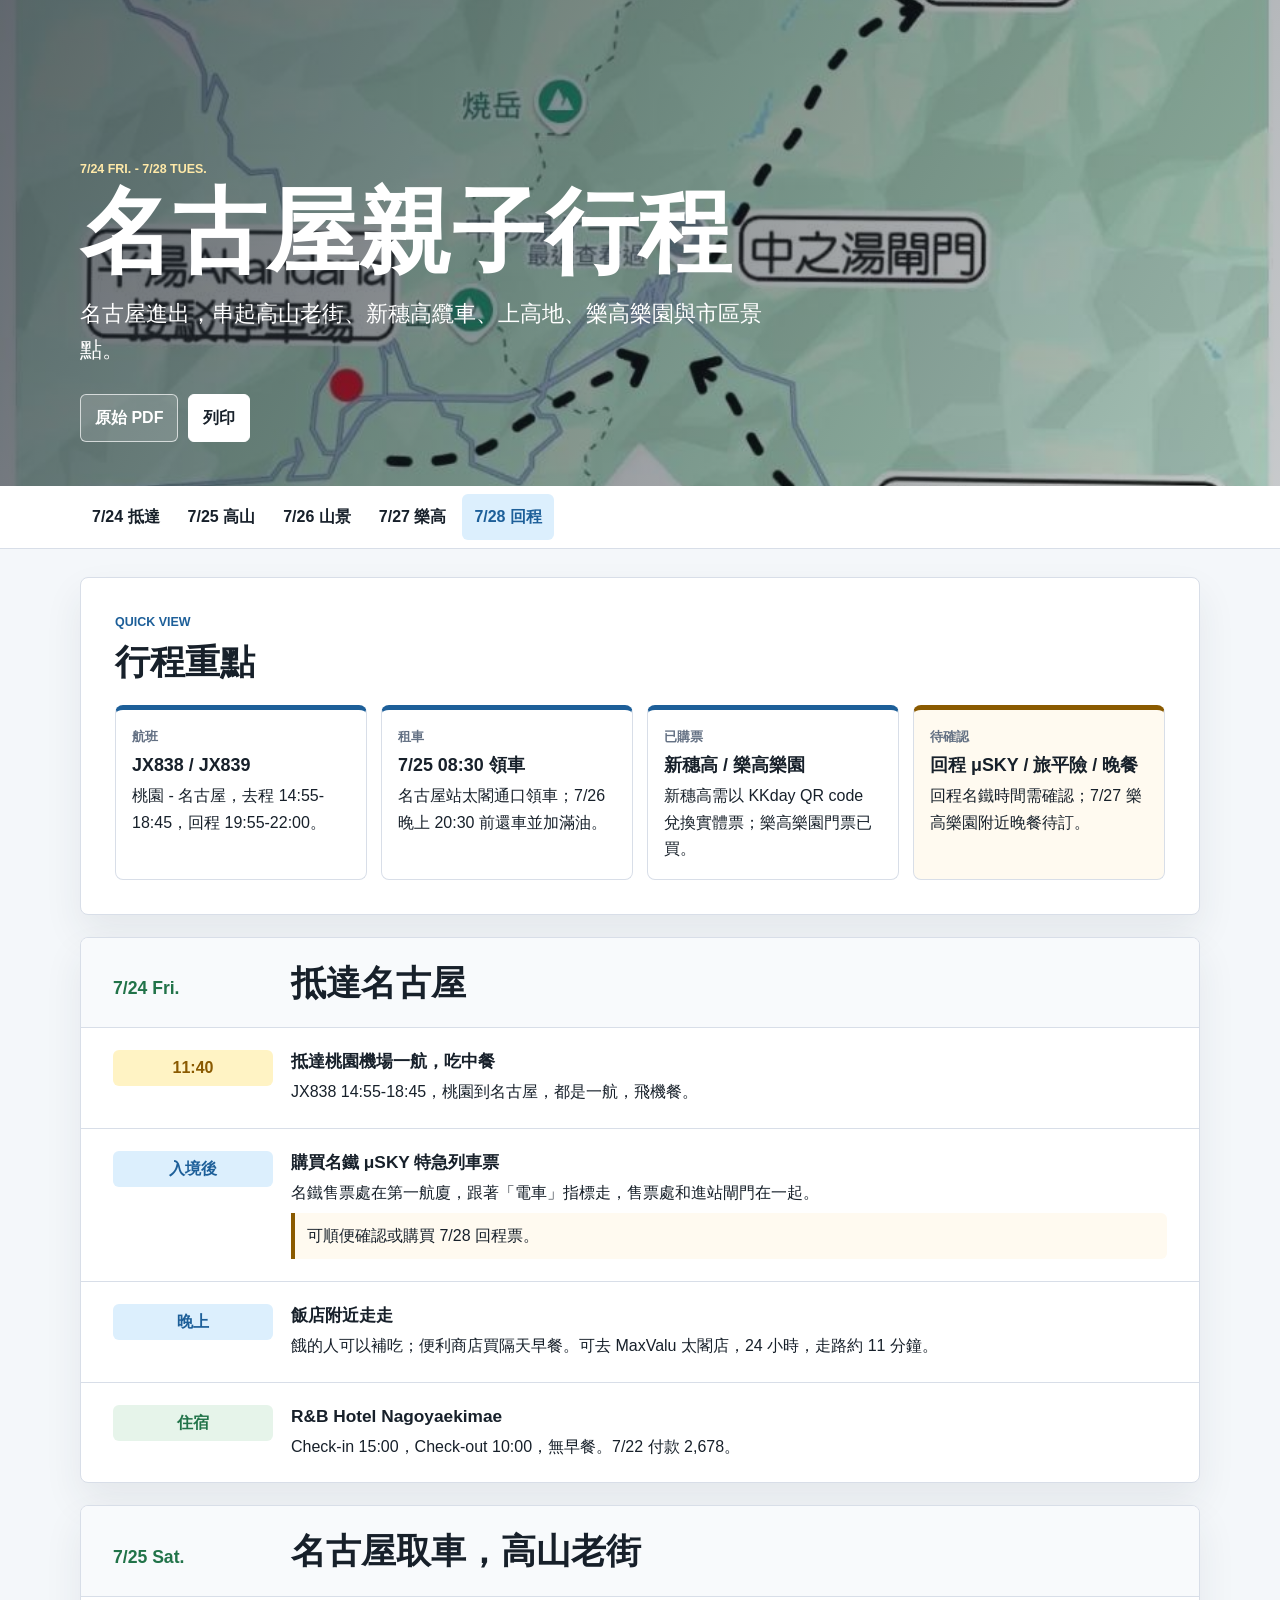
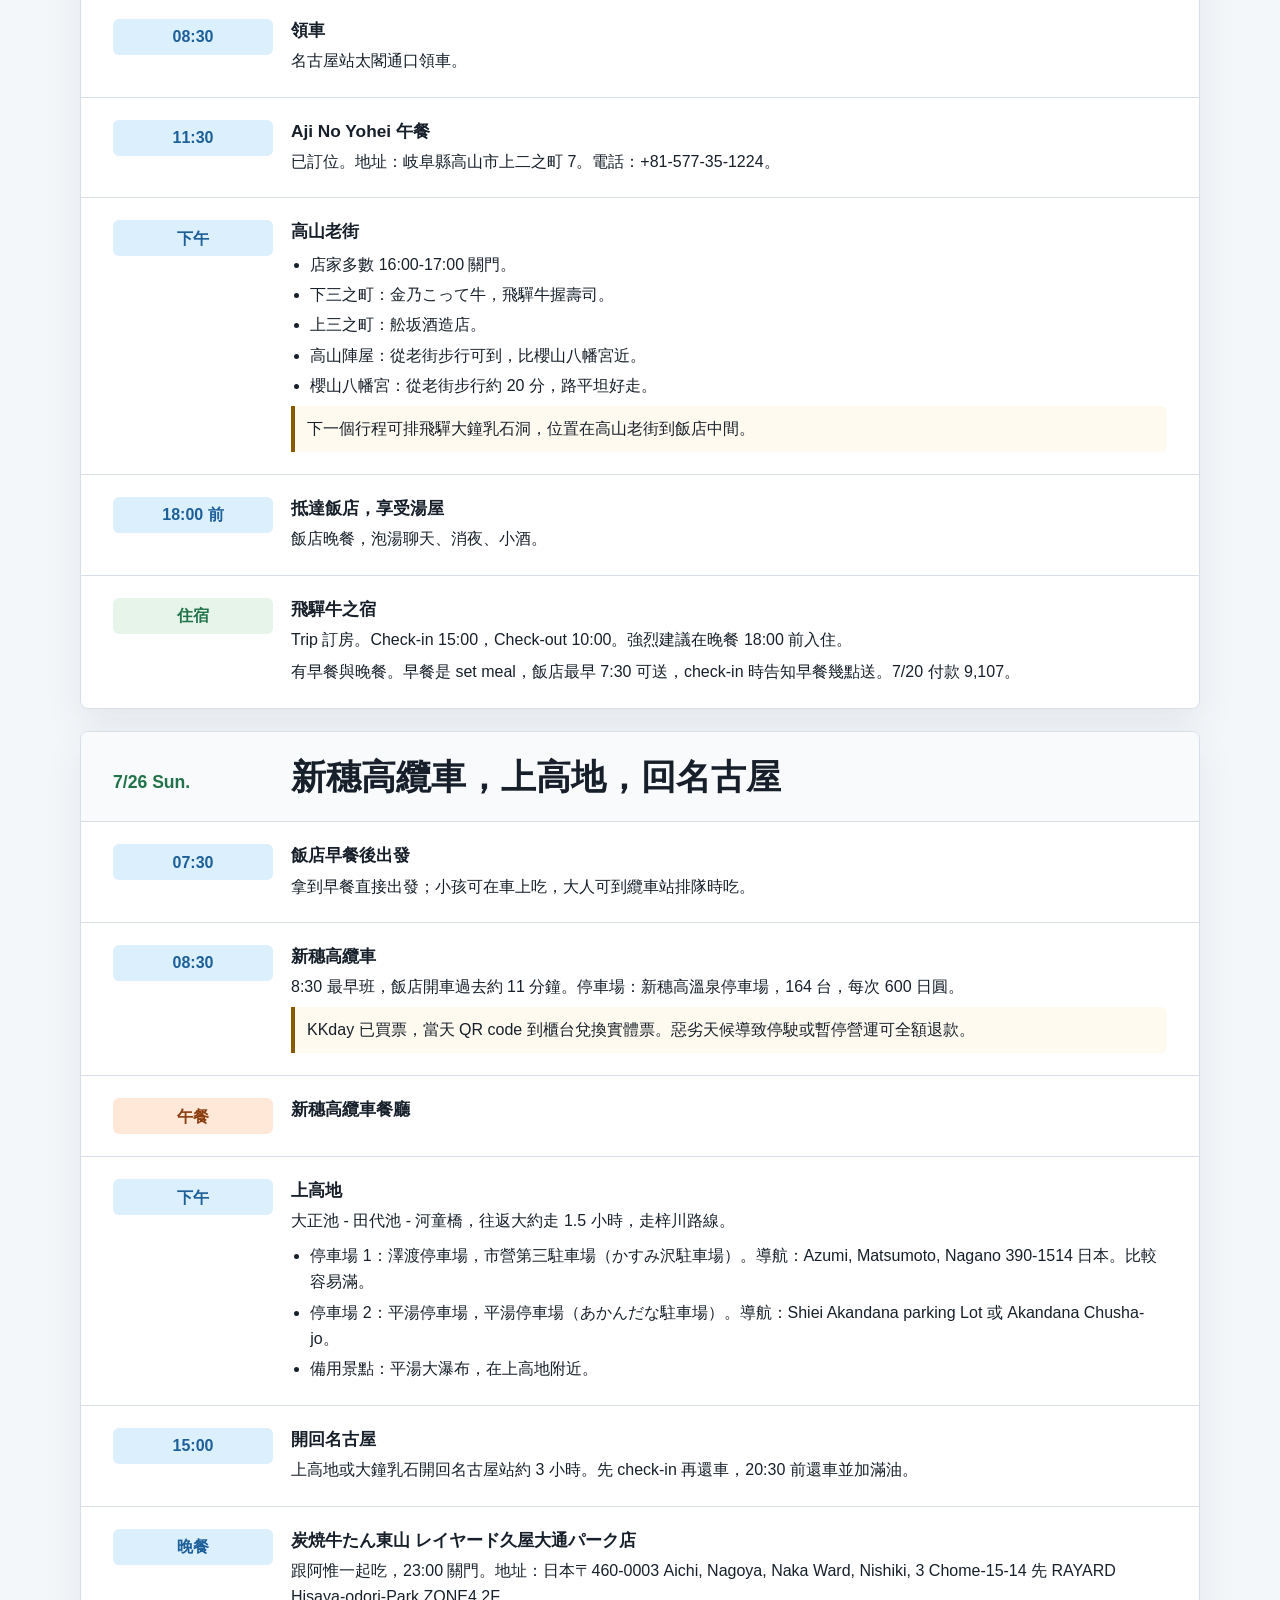
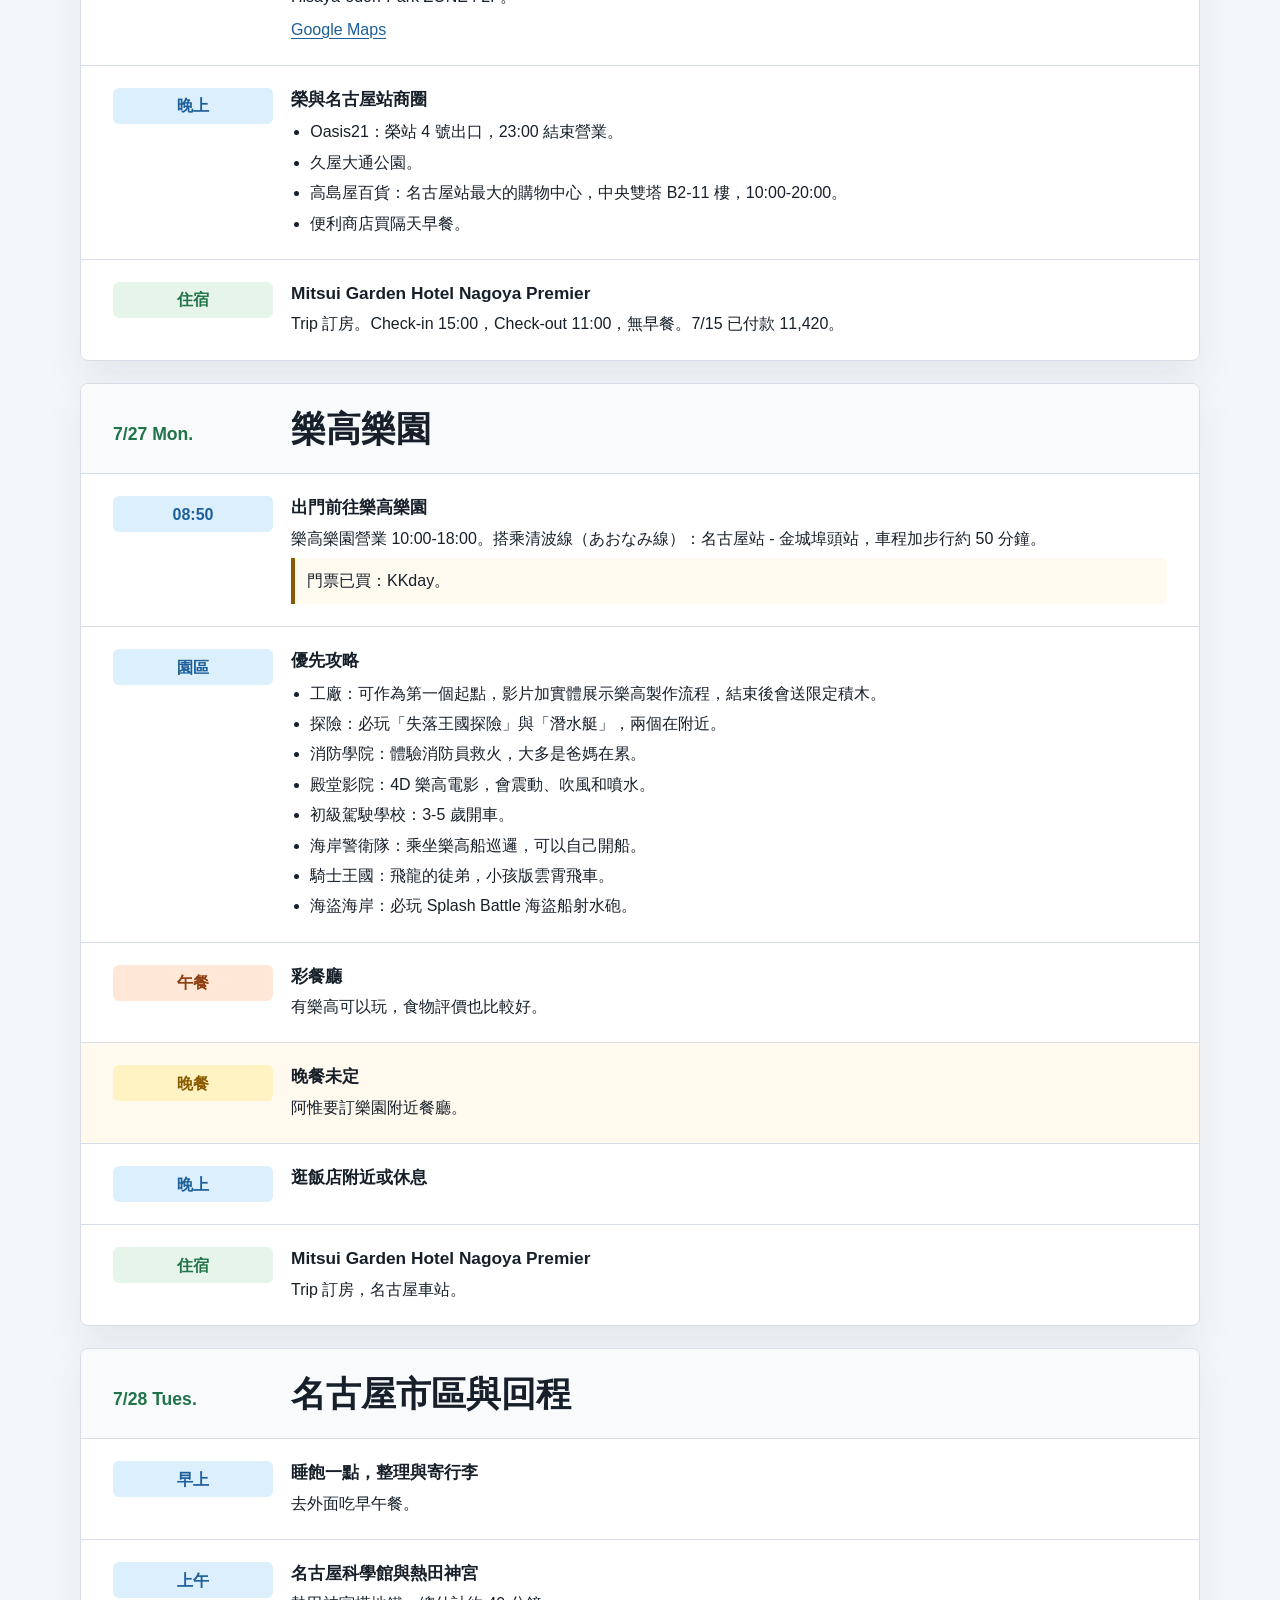
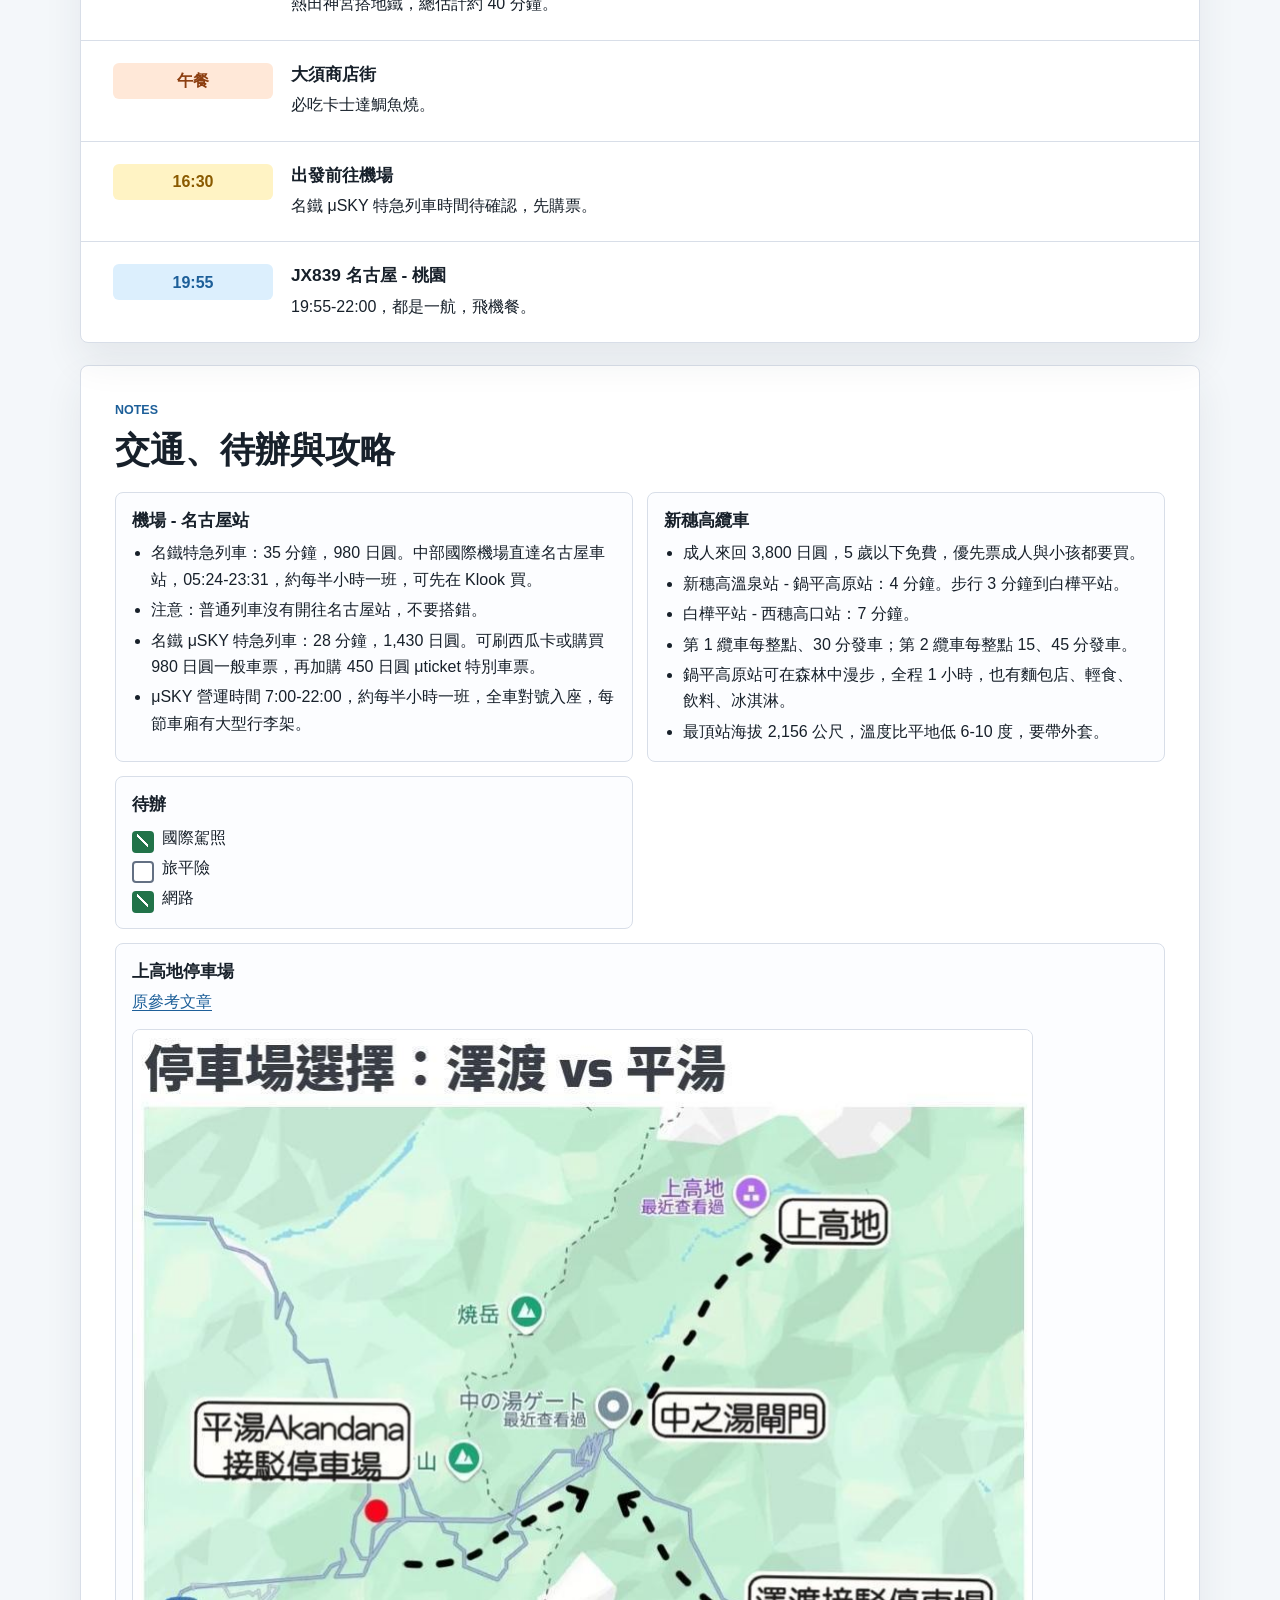
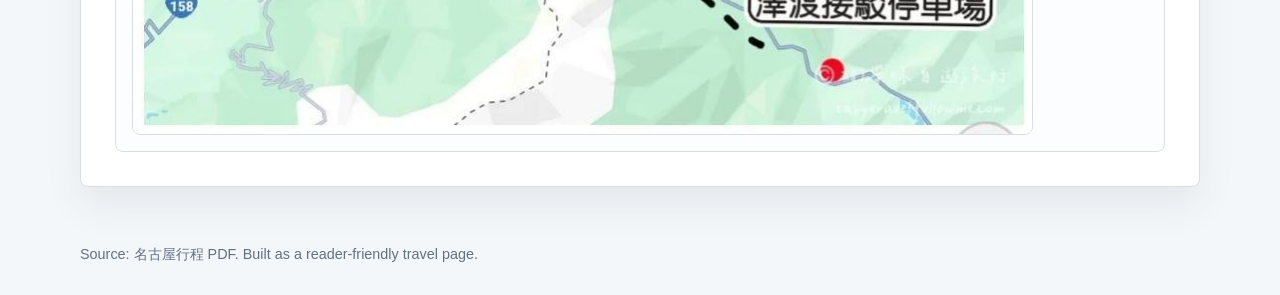
==== trips/nagoya/index.html @ 4ee98e7c "Move Nagoya trip site under trips folder" ====
<!doctype html>
<html lang="zh-Hant">
  <head>
    <meta charset="utf-8">
    <meta name="viewport" content="width=device-width, initial-scale=1">
    <title>名古屋親子行程 7/24-7/28</title>
    <link rel="stylesheet" href="styles.css">
  </head>
  <body>
    <header class="site-header">
      <div class="header-inner">
        <p class="kicker">7/24 Fri. - 7/28 Tues.</p>
        <h1>名古屋親子行程</h1>
        <p class="summary">名古屋進出，串起高山老街、新穗高纜車、上高地、樂高樂園與市區景點。</p>
        <div class="header-actions" aria-label="行程操作">
          <a class="button" href="jt.pdf">原始 PDF</a>
          <button class="button button-muted" type="button" id="print-page">列印</button>
        </div>
      </div>
    </header>

    <nav class="day-nav" aria-label="日期導覽">
      <a href="#day-724">7/24 抵達</a>
      <a href="#day-725">7/25 高山</a>
      <a href="#day-726">7/26 山景</a>
      <a href="#day-727">7/27 樂高</a>
      <a href="#day-728">7/28 回程</a>
    </nav>

    <main>
      <section class="overview" aria-labelledby="overview-title">
        <div>
          <p class="section-label">Quick View</p>
          <h2 id="overview-title">行程重點</h2>
        </div>
        <div class="overview-grid">
          <article class="info-card">
            <span class="label">航班</span>
            <strong>JX838 / JX839</strong>
            <p>桃園 - 名古屋，去程 14:55-18:45，回程 19:55-22:00。</p>
          </article>
          <article class="info-card">
            <span class="label">租車</span>
            <strong>7/25 08:30 領車</strong>
            <p>名古屋站太閣通口領車；7/26 晚上 20:30 前還車並加滿油。</p>
          </article>
          <article class="info-card">
            <span class="label">已購票</span>
            <strong>新穗高 / 樂高樂園</strong>
            <p>新穗高需以 KKday QR code 兌換實體票；樂高樂園門票已買。</p>
          </article>
          <article class="info-card warning">
            <span class="label">待確認</span>
            <strong>回程 μSKY / 旅平險 / 晚餐</strong>
            <p>回程名鐵時間需確認；7/27 樂高樂園附近晚餐待訂。</p>
          </article>
        </div>
      </section>

      <section class="days" aria-label="每日行程">
        <article class="day-panel" id="day-724">
          <div class="day-heading">
            <p>7/24 Fri.</p>
            <h2>抵達名古屋</h2>
          </div>
          <div class="timeline">
            <section class="time-block highlight">
              <span class="time">11:40</span>
              <div>
                <h3>抵達桃園機場一航，吃中餐</h3>
                <p>JX838 14:55-18:45，桃園到名古屋，都是一航，飛機餐。</p>
              </div>
            </section>
            <section class="time-block">
              <span class="time">入境後</span>
              <div>
                <h3>購買名鐵 μSKY 特急列車票</h3>
                <p>名鐵售票處在第一航廈，跟著「電車」指標走，售票處和進站閘門在一起。</p>
                <p class="note">可順便確認或購買 7/28 回程票。</p>
              </div>
            </section>
            <section class="time-block">
              <span class="time">晚上</span>
              <div>
                <h3>飯店附近走走</h3>
                <p>餓的人可以補吃；便利商店買隔天早餐。可去 MaxValu 太閣店，24 小時，走路約 11 分鐘。</p>
              </div>
            </section>
            <section class="time-block stay">
              <span class="time">住宿</span>
              <div>
                <h3>R&B Hotel Nagoyaekimae</h3>
                <p>Check-in 15:00，Check-out 10:00，無早餐。7/22 付款 2,678。</p>
              </div>
            </section>
          </div>
        </article>

        <article class="day-panel" id="day-725">
          <div class="day-heading">
            <p>7/25 Sat.</p>
            <h2>名古屋取車，高山老街</h2>
          </div>
          <div class="timeline">
            <section class="time-block">
              <span class="time">08:30</span>
              <div>
                <h3>領車</h3>
                <p>名古屋站太閣通口領車。</p>
              </div>
            </section>
            <section class="time-block">
              <span class="time">11:30</span>
              <div>
                <h3>Aji No Yohei 午餐</h3>
                <p>已訂位。地址：岐阜縣高山市上二之町 7。電話：+81-577-35-1224。</p>
              </div>
            </section>
            <section class="time-block">
              <span class="time">下午</span>
              <div>
                <h3>高山老街</h3>
                <ul>
                  <li>店家多數 16:00-17:00 關門。</li>
                  <li>下三之町：金乃こって牛，飛驒牛握壽司。</li>
                  <li>上三之町：舩坂酒造店。</li>
                  <li>高山陣屋：從老街步行可到，比櫻山八幡宮近。</li>
                  <li>櫻山八幡宮：從老街步行約 20 分，路平坦好走。</li>
                </ul>
                <p class="note">下一個行程可排飛驒大鐘乳石洞，位置在高山老街到飯店中間。</p>
              </div>
            </section>
            <section class="time-block">
              <span class="time">18:00 前</span>
              <div>
                <h3>抵達飯店，享受湯屋</h3>
                <p>飯店晚餐，泡湯聊天、消夜、小酒。</p>
              </div>
            </section>
            <section class="time-block stay">
              <span class="time">住宿</span>
              <div>
                <h3>飛驒牛之宿</h3>
                <p>Trip 訂房。Check-in 15:00，Check-out 10:00。強烈建議在晚餐 18:00 前入住。</p>
                <p>有早餐與晚餐。早餐是 set meal，飯店最早 7:30 可送，check-in 時告知早餐幾點送。7/20 付款 9,107。</p>
              </div>
            </section>
          </div>
        </article>

        <article class="day-panel" id="day-726">
          <div class="day-heading">
            <p>7/26 Sun.</p>
            <h2>新穗高纜車，上高地，回名古屋</h2>
          </div>
          <div class="timeline">
            <section class="time-block">
              <span class="time">07:30</span>
              <div>
                <h3>飯店早餐後出發</h3>
                <p>拿到早餐直接出發；小孩可在車上吃，大人可到纜車站排隊時吃。</p>
              </div>
            </section>
            <section class="time-block">
              <span class="time">08:30</span>
              <div>
                <h3>新穗高纜車</h3>
                <p>8:30 最早班，飯店開車過去約 11 分鐘。停車場：新穗高溫泉停車場，164 台，每次 600 日圓。</p>
                <p class="note">KKday 已買票，當天 QR code 到櫃台兌換實體票。惡劣天候導致停駛或暫停營運可全額退款。</p>
              </div>
            </section>
            <section class="time-block meal">
              <span class="time">午餐</span>
              <div>
                <h3>新穗高纜車餐廳</h3>
              </div>
            </section>
            <section class="time-block">
              <span class="time">下午</span>
              <div>
                <h3>上高地</h3>
                <p>大正池 - 田代池 - 河童橋，往返大約走 1.5 小時，走梓川路線。</p>
                <ul>
                  <li>停車場 1：澤渡停車場，市營第三駐車場（かすみ沢駐車場）。導航：Azumi, Matsumoto, Nagano 390-1514 日本。比較容易滿。</li>
                  <li>停車場 2：平湯停車場，平湯停車場（あかんだな駐車場）。導航：Shiei Akandana parking Lot 或 Akandana Chusha-jo。</li>
                  <li>備用景點：平湯大瀑布，在上高地附近。</li>
                </ul>
              </div>
            </section>
            <section class="time-block">
              <span class="time">15:00</span>
              <div>
                <h3>開回名古屋</h3>
                <p>上高地或大鐘乳石開回名古屋站約 3 小時。先 check-in 再還車，20:30 前還車並加滿油。</p>
              </div>
            </section>
            <section class="time-block">
              <span class="time">晚餐</span>
              <div>
                <h3>炭焼牛たん東山 レイヤード久屋大通パーク店</h3>
                <p>跟阿惟一起吃，23:00 關門。地址：日本〒460-0003 Aichi, Nagoya, Naka Ward, Nishiki, 3 Chome-15-14 先 RAYARD Hisaya-odori-Park ZONE4 2F。</p>
                <p><a href="https://maps.app.goo.gl/yXqsLk4oC5MnTjJPA?g_st=com.google.maps.preview.copy">Google Maps</a></p>
              </div>
            </section>
            <section class="time-block">
              <span class="time">晚上</span>
              <div>
                <h3>榮與名古屋站商圈</h3>
                <ul>
                  <li>Oasis21：榮站 4 號出口，23:00 結束營業。</li>
                  <li>久屋大通公園。</li>
                  <li>高島屋百貨：名古屋站最大的購物中心，中央雙塔 B2-11 樓，10:00-20:00。</li>
                  <li>便利商店買隔天早餐。</li>
                </ul>
              </div>
            </section>
            <section class="time-block stay">
              <span class="time">住宿</span>
              <div>
                <h3>Mitsui Garden Hotel Nagoya Premier</h3>
                <p>Trip 訂房。Check-in 15:00，Check-out 11:00，無早餐。7/15 已付款 11,420。</p>
              </div>
            </section>
          </div>
        </article>

        <article class="day-panel" id="day-727">
          <div class="day-heading">
            <p>7/27 Mon.</p>
            <h2>樂高樂園</h2>
          </div>
          <div class="timeline">
            <section class="time-block">
              <span class="time">08:50</span>
              <div>
                <h3>出門前往樂高樂園</h3>
                <p>樂高樂園營業 10:00-18:00。搭乘清波線（あおなみ線）：名古屋站 - 金城埠頭站，車程加步行約 50 分鐘。</p>
                <p class="note">門票已買：KKday。</p>
              </div>
            </section>
            <section class="time-block">
              <span class="time">園區</span>
              <div>
                <h3>優先攻略</h3>
                <ul>
                  <li>工廠：可作為第一個起點，影片加實體展示樂高製作流程，結束後會送限定積木。</li>
                  <li>探險：必玩「失落王國探險」與「潛水艇」，兩個在附近。</li>
                  <li>消防學院：體驗消防員救火，大多是爸媽在累。</li>
                  <li>殿堂影院：4D 樂高電影，會震動、吹風和噴水。</li>
                  <li>初級駕駛學校：3-5 歲開車。</li>
                  <li>海岸警衛隊：乘坐樂高船巡邏，可以自己開船。</li>
                  <li>騎士王國：飛龍的徒弟，小孩版雲霄飛車。</li>
                  <li>海盜海岸：必玩 Splash Battle 海盜船射水砲。</li>
                </ul>
              </div>
            </section>
            <section class="time-block meal">
              <span class="time">午餐</span>
              <div>
                <h3>彩餐廳</h3>
                <p>有樂高可以玩，食物評價也比較好。</p>
              </div>
            </section>
            <section class="time-block warning">
              <span class="time">晚餐</span>
              <div>
                <h3>晚餐未定</h3>
                <p>阿惟要訂樂園附近餐廳。</p>
              </div>
            </section>
            <section class="time-block">
              <span class="time">晚上</span>
              <div>
                <h3>逛飯店附近或休息</h3>
              </div>
            </section>
            <section class="time-block stay">
              <span class="time">住宿</span>
              <div>
                <h3>Mitsui Garden Hotel Nagoya Premier</h3>
                <p>Trip 訂房，名古屋車站。</p>
              </div>
            </section>
          </div>
        </article>

        <article class="day-panel" id="day-728">
          <div class="day-heading">
            <p>7/28 Tues.</p>
            <h2>名古屋市區與回程</h2>
          </div>
          <div class="timeline">
            <section class="time-block">
              <span class="time">早上</span>
              <div>
                <h3>睡飽一點，整理與寄行李</h3>
                <p>去外面吃早午餐。</p>
              </div>
            </section>
            <section class="time-block">
              <span class="time">上午</span>
              <div>
                <h3>名古屋科學館與熱田神宮</h3>
                <p>熱田神宮搭地鐵，總估計約 40 分鐘。</p>
              </div>
            </section>
            <section class="time-block meal">
              <span class="time">午餐</span>
              <div>
                <h3>大須商店街</h3>
                <p>必吃卡士達鯛魚燒。</p>
              </div>
            </section>
            <section class="time-block highlight">
              <span class="time">16:30</span>
              <div>
                <h3>出發前往機場</h3>
                <p>名鐵 μSKY 特急列車時間待確認，先購票。</p>
              </div>
            </section>
            <section class="time-block">
              <span class="time">19:55</span>
              <div>
                <h3>JX839 名古屋 - 桃園</h3>
                <p>19:55-22:00，都是一航，飛機餐。</p>
              </div>
            </section>
          </div>
        </article>
      </section>

      <section class="reference-section" aria-labelledby="reference-title">
        <div>
          <p class="section-label">Notes</p>
          <h2 id="reference-title">交通、待辦與攻略</h2>
        </div>
        <div class="reference-grid">
          <article class="reference-panel">
            <h3>機場 - 名古屋站</h3>
            <ul>
              <li>名鐵特急列車：35 分鐘，980 日圓。中部國際機場直達名古屋車站，05:24-23:31，約每半小時一班，可先在 Klook 買。</li>
              <li>注意：普通列車沒有開往名古屋站，不要搭錯。</li>
              <li>名鐵 μSKY 特急列車：28 分鐘，1,430 日圓。可刷西瓜卡或購買 980 日圓一般車票，再加購 450 日圓 μticket 特別車票。</li>
              <li>μSKY 營運時間 7:00-22:00，約每半小時一班，全車對號入座，每節車廂有大型行李架。</li>
            </ul>
          </article>
          <article class="reference-panel">
            <h3>新穗高纜車</h3>
            <ul>
              <li>成人來回 3,800 日圓，5 歲以下免費，優先票成人與小孩都要買。</li>
              <li>新穗高溫泉站 - 鍋平高原站：4 分鐘。步行 3 分鐘到白樺平站。</li>
              <li>白樺平站 - 西穗高口站：7 分鐘。</li>
              <li>第 1 纜車每整點、30 分發車；第 2 纜車每整點 15、45 分發車。</li>
              <li>鍋平高原站可在森林中漫步，全程 1 小時，也有麵包店、輕食、飲料、冰淇淋。</li>
              <li>最頂站海拔 2,156 公尺，溫度比平地低 6-10 度，要帶外套。</li>
            </ul>
          </article>
          <article class="reference-panel">
            <h3>待辦</h3>
            <ul class="checklist">
              <li class="done">國際駕照</li>
              <li>旅平險</li>
              <li class="done">網路</li>
            </ul>
          </article>
          <article class="reference-panel image-panel">
            <h3>上高地停車場</h3>
            <p><a href="https://easytravelfollowme.com/drivingtips-kamikochi/">原參考文章</a></p>
            <img src="assets/page4-image1.jpg" alt="上高地停車場選擇：澤渡 vs 平湯地圖">
          </article>
        </div>
      </section>
    </main>

    <footer>
      <p>Source: 名古屋行程 PDF. Built as a reader-friendly travel page.</p>
    </footer>

    <script src="script.js"></script>
  </body>
</html>
---- trips/nagoya/styles.css ----
:root {
  color-scheme: light;
  --ink: #17202a;
  --muted: #637083;
  --line: #d8dee8;
  --paper: #ffffff;
  --mist: #f4f7fa;
  --sky: #dceffd;
  --leaf: #e6f4ea;
  --sun: #fff3c4;
  --rose: #ffe3df;
  --blue: #1d5f99;
  --green: #217349;
  --amber: #8a5a00;
  --red: #a23b2a;
  font-family: -apple-system, BlinkMacSystemFont, "Segoe UI", "Noto Sans TC", "PingFang TC", "Microsoft JhengHei", sans-serif;
}

* {
  box-sizing: border-box;
}

html {
  scroll-behavior: smooth;
}

body {
  margin: 0;
  color: var(--ink);
  background: var(--mist);
  line-height: 1.65;
}

a {
  color: var(--blue);
  text-underline-offset: 0.18em;
}

.site-header {
  background:
    linear-gradient(120deg, rgba(23, 32, 42, 0.68), rgba(23, 32, 42, 0.24)),
    url("assets/page4-image1.jpg") center 58% / cover;
  min-height: 54vh;
  display: flex;
  align-items: end;
  color: #fff;
}

.header-inner {
  width: min(1120px, calc(100% - 32px));
  margin: 0 auto;
  padding: 64px 0 44px;
}

.kicker,
.section-label {
  margin: 0 0 8px;
  font-size: 0.78rem;
  letter-spacing: 0;
  text-transform: uppercase;
  font-weight: 800;
}

.kicker {
  color: #ffe9a8;
}

h1,
h2,
h3,
p {
  overflow-wrap: anywhere;
}

h1 {
  margin: 0;
  font-size: clamp(2.6rem, 8vw, 5.8rem);
  line-height: 0.98;
  font-weight: 900;
}

.summary {
  max-width: 720px;
  margin: 18px 0 0;
  font-size: clamp(1.05rem, 2.2vw, 1.35rem);
}

.header-actions {
  display: flex;
  gap: 10px;
  margin-top: 26px;
  flex-wrap: wrap;
}

.button {
  appearance: none;
  border: 1px solid rgba(255, 255, 255, 0.68);
  color: #fff;
  background: rgba(255, 255, 255, 0.14);
  text-decoration: none;
  font: inherit;
  font-weight: 800;
  padding: 10px 14px;
  border-radius: 6px;
  cursor: pointer;
  min-height: 44px;
}

.button:hover,
.button:focus-visible {
  background: rgba(255, 255, 255, 0.24);
  outline: none;
}

.button-muted {
  color: #17202a;
  background: #fff;
  border-color: #fff;
}

.day-nav {
  position: sticky;
  top: 0;
  z-index: 5;
  display: flex;
  gap: 4px;
  overflow-x: auto;
  padding: 8px max(16px, calc((100vw - 1120px) / 2));
  background: rgba(255, 255, 255, 0.94);
  border-bottom: 1px solid var(--line);
  backdrop-filter: blur(12px);
}

.day-nav a {
  color: var(--ink);
  text-decoration: none;
  font-weight: 800;
  white-space: nowrap;
  padding: 10px 12px;
  border-radius: 6px;
}

.day-nav a[aria-current="true"],
.day-nav a:hover {
  background: var(--sky);
  color: var(--blue);
}

main {
  width: min(1120px, calc(100% - 32px));
  margin: 28px auto 56px;
}

.overview,
.reference-section,
.day-panel {
  background: var(--paper);
  border: 1px solid var(--line);
  border-radius: 8px;
  box-shadow: 0 18px 38px rgba(38, 50, 66, 0.08);
}

.overview,
.reference-section {
  padding: clamp(20px, 4vw, 34px);
}

.section-label {
  color: var(--blue);
}

h2 {
  margin: 0;
  font-size: clamp(1.6rem, 4vw, 2.2rem);
  line-height: 1.18;
}

h3 {
  margin: 0 0 6px;
  font-size: 1.08rem;
  line-height: 1.35;
}

.overview-grid,
.reference-grid {
  display: grid;
  grid-template-columns: repeat(4, minmax(0, 1fr));
  gap: 14px;
  margin-top: 22px;
}

.info-card,
.reference-panel {
  border: 1px solid var(--line);
  border-radius: 8px;
  padding: 16px;
  background: #fff;
}

.info-card {
  border-top: 5px solid var(--blue);
}

.info-card.warning {
  border-top-color: var(--amber);
  background: #fffaf0;
}

.label {
  display: block;
  color: var(--muted);
  font-size: 0.82rem;
  font-weight: 800;
  margin-bottom: 6px;
}

.info-card strong {
  display: block;
  font-size: 1.12rem;
  line-height: 1.35;
}

.info-card p,
.reference-panel p,
.time-block p {
  margin: 6px 0 0;
}

.days {
  display: grid;
  gap: 22px;
  margin-top: 22px;
}

.day-panel {
  overflow: clip;
  scroll-margin-top: 76px;
}

.day-heading {
  display: grid;
  grid-template-columns: 160px 1fr;
  gap: 18px;
  align-items: end;
  padding: 24px clamp(18px, 4vw, 32px);
  background: #f8fafc;
  border-bottom: 1px solid var(--line);
}

.day-heading p {
  margin: 0;
  color: var(--green);
  font-weight: 900;
  font-size: 1.1rem;
}

.timeline {
  display: grid;
}

.time-block {
  display: grid;
  grid-template-columns: 160px 1fr;
  gap: 18px;
  padding: 22px clamp(18px, 4vw, 32px);
  border-bottom: 1px solid var(--line);
}

.time-block:last-child {
  border-bottom: 0;
}

.time {
  display: inline-flex;
  align-items: center;
  justify-content: center;
  align-self: start;
  min-height: 36px;
  width: 100%;
  border-radius: 6px;
  background: var(--sky);
  color: var(--blue);
  font-weight: 900;
  line-height: 1.2;
  text-align: center;
  padding: 8px;
}

.time-block.highlight .time,
.time-block.warning .time {
  background: var(--sun);
  color: var(--amber);
}

.time-block.stay .time {
  background: var(--leaf);
  color: var(--green);
}

.time-block.meal .time {
  background: #ffe8d8;
  color: #8c3e10;
}

.time-block.warning {
  background: #fff9ee;
}

.note {
  border-left: 4px solid var(--amber);
  background: #fffaf0;
  padding: 10px 12px;
  border-radius: 0 6px 6px 0;
}

ul {
  margin: 8px 0 0;
  padding-left: 1.2rem;
}

li + li {
  margin-top: 4px;
}

.reference-section {
  margin-top: 22px;
}

.reference-grid {
  grid-template-columns: repeat(2, minmax(0, 1fr));
}

.reference-panel {
  background: #fcfdff;
}

.checklist {
  list-style: none;
  padding: 0;
}

.checklist li {
  position: relative;
  padding-left: 30px;
}

.checklist li::before {
  content: "";
  position: absolute;
  left: 0;
  top: 0.38em;
  width: 18px;
  height: 18px;
  border: 2px solid var(--muted);
  border-radius: 4px;
  background: #fff;
}

.checklist .done::before {
  border-color: var(--green);
  background:
    linear-gradient(45deg, transparent 45%, #fff 45% 58%, transparent 58%) 3px 1px / 11px 14px no-repeat,
    var(--green);
}

.image-panel {
  grid-column: 1 / -1;
}

.image-panel img {
  display: block;
  width: min(100%, 901px);
  height: auto;
  margin-top: 14px;
  border-radius: 8px;
  border: 1px solid var(--line);
  background: #fff;
}

footer {
  width: min(1120px, calc(100% - 32px));
  margin: 0 auto 28px;
  color: var(--muted);
  font-size: 0.9rem;
}

@media (max-width: 860px) {
  .site-header {
    min-height: 48vh;
  }

  .overview-grid,
  .reference-grid {
    grid-template-columns: repeat(2, minmax(0, 1fr));
  }

  .day-heading,
  .time-block {
    grid-template-columns: 120px 1fr;
  }
}

@media (max-width: 620px) {
  .site-header {
    min-height: 42vh;
  }

  .header-inner {
    width: min(100% - 24px, 1120px);
    padding: 46px 0 30px;
  }

  main,
  footer {
    width: min(100% - 20px, 1120px);
  }

  .overview,
  .reference-section {
    padding: 18px;
  }

  .overview-grid,
  .reference-grid {
    grid-template-columns: 1fr;
  }

  .day-heading,
  .time-block {
    grid-template-columns: 1fr;
    gap: 10px;
  }

  .time {
    width: max-content;
    max-width: 100%;
    justify-content: flex-start;
  }
}

@media print {
  body {
    background: #fff;
    color: #000;
  }

  .site-header {
    min-height: 0;
    color: #000;
    background: #fff;
    border-bottom: 2px solid #000;
  }

  .header-inner {
    padding: 0 0 12px;
  }

  .summary {
    max-width: none;
  }

  .day-nav,
  .header-actions,
  footer {
    display: none;
  }

  main {
    width: 100%;
    margin: 0;
  }

  .overview,
  .reference-section,
  .day-panel,
  .info-card,
  .reference-panel {
    box-shadow: none;
    break-inside: avoid;
  }

  .day-panel,
  .reference-section {
    margin-top: 12px;
  }
}
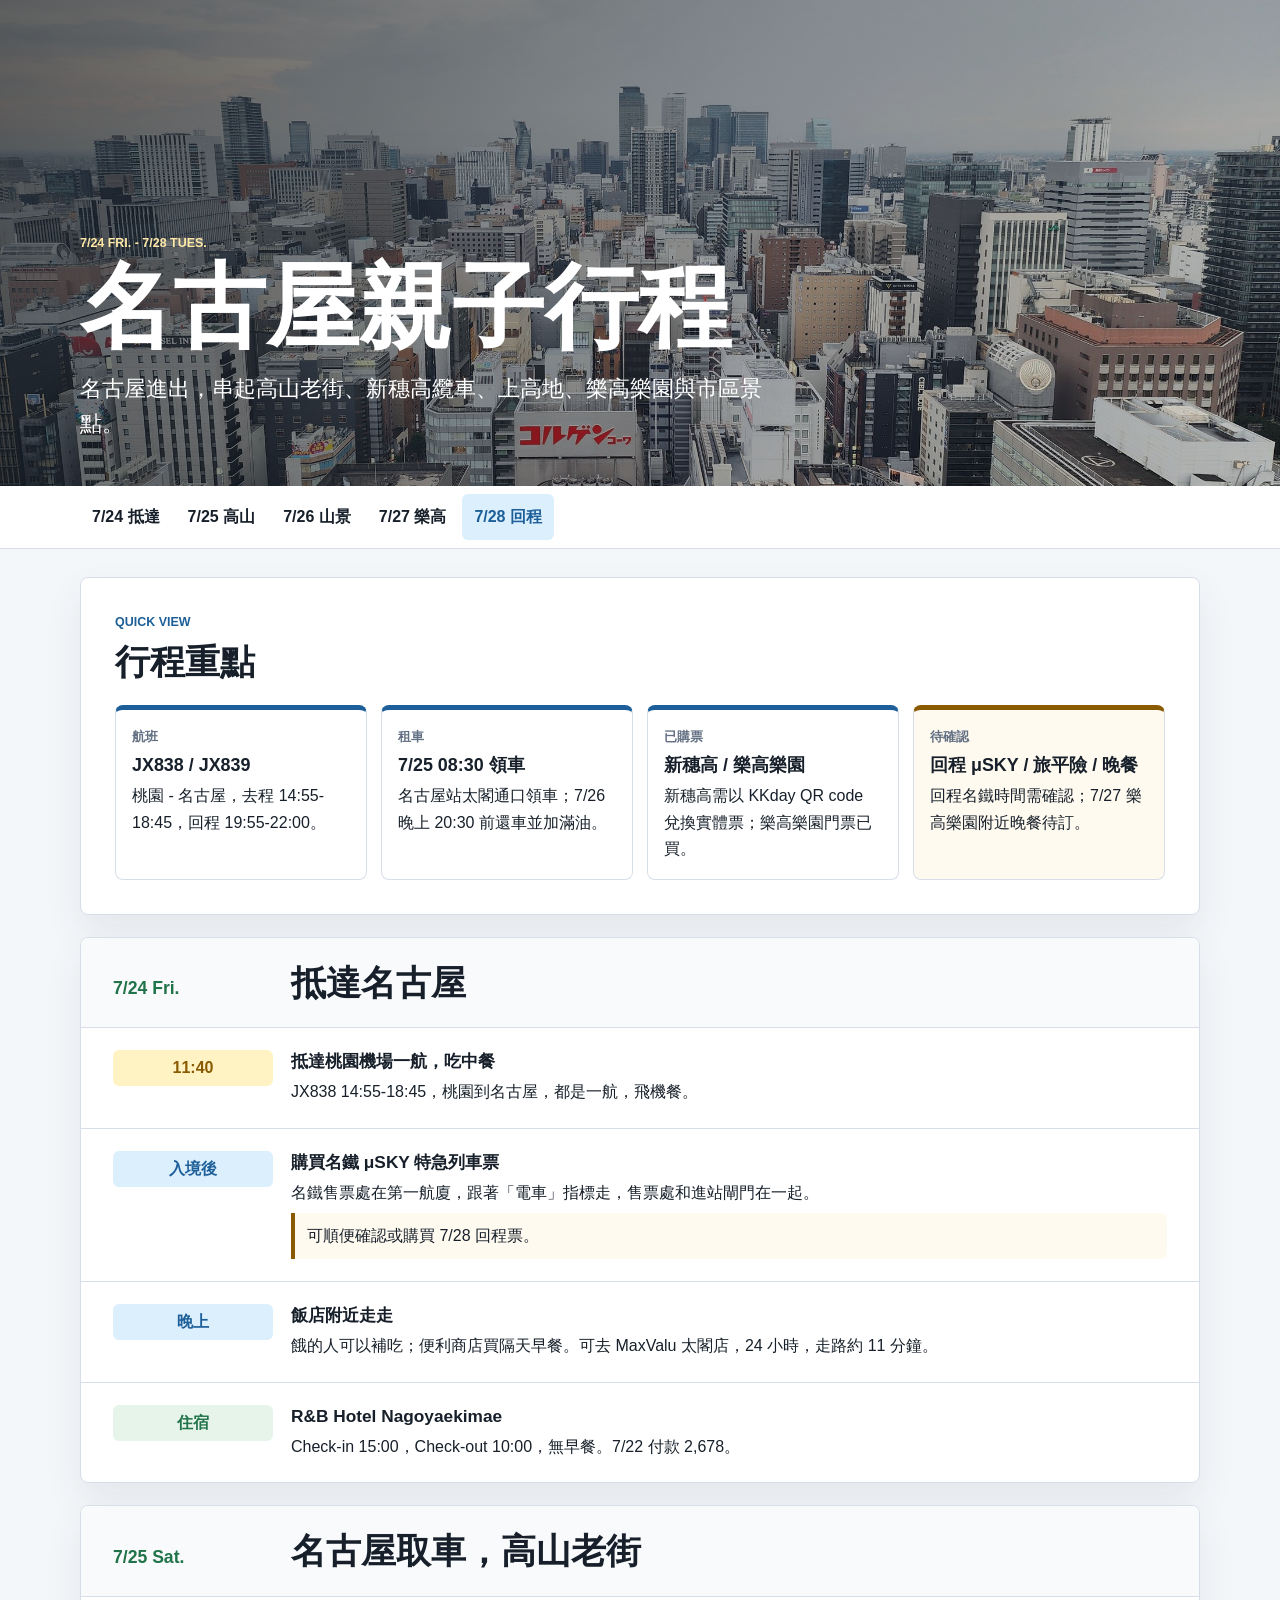
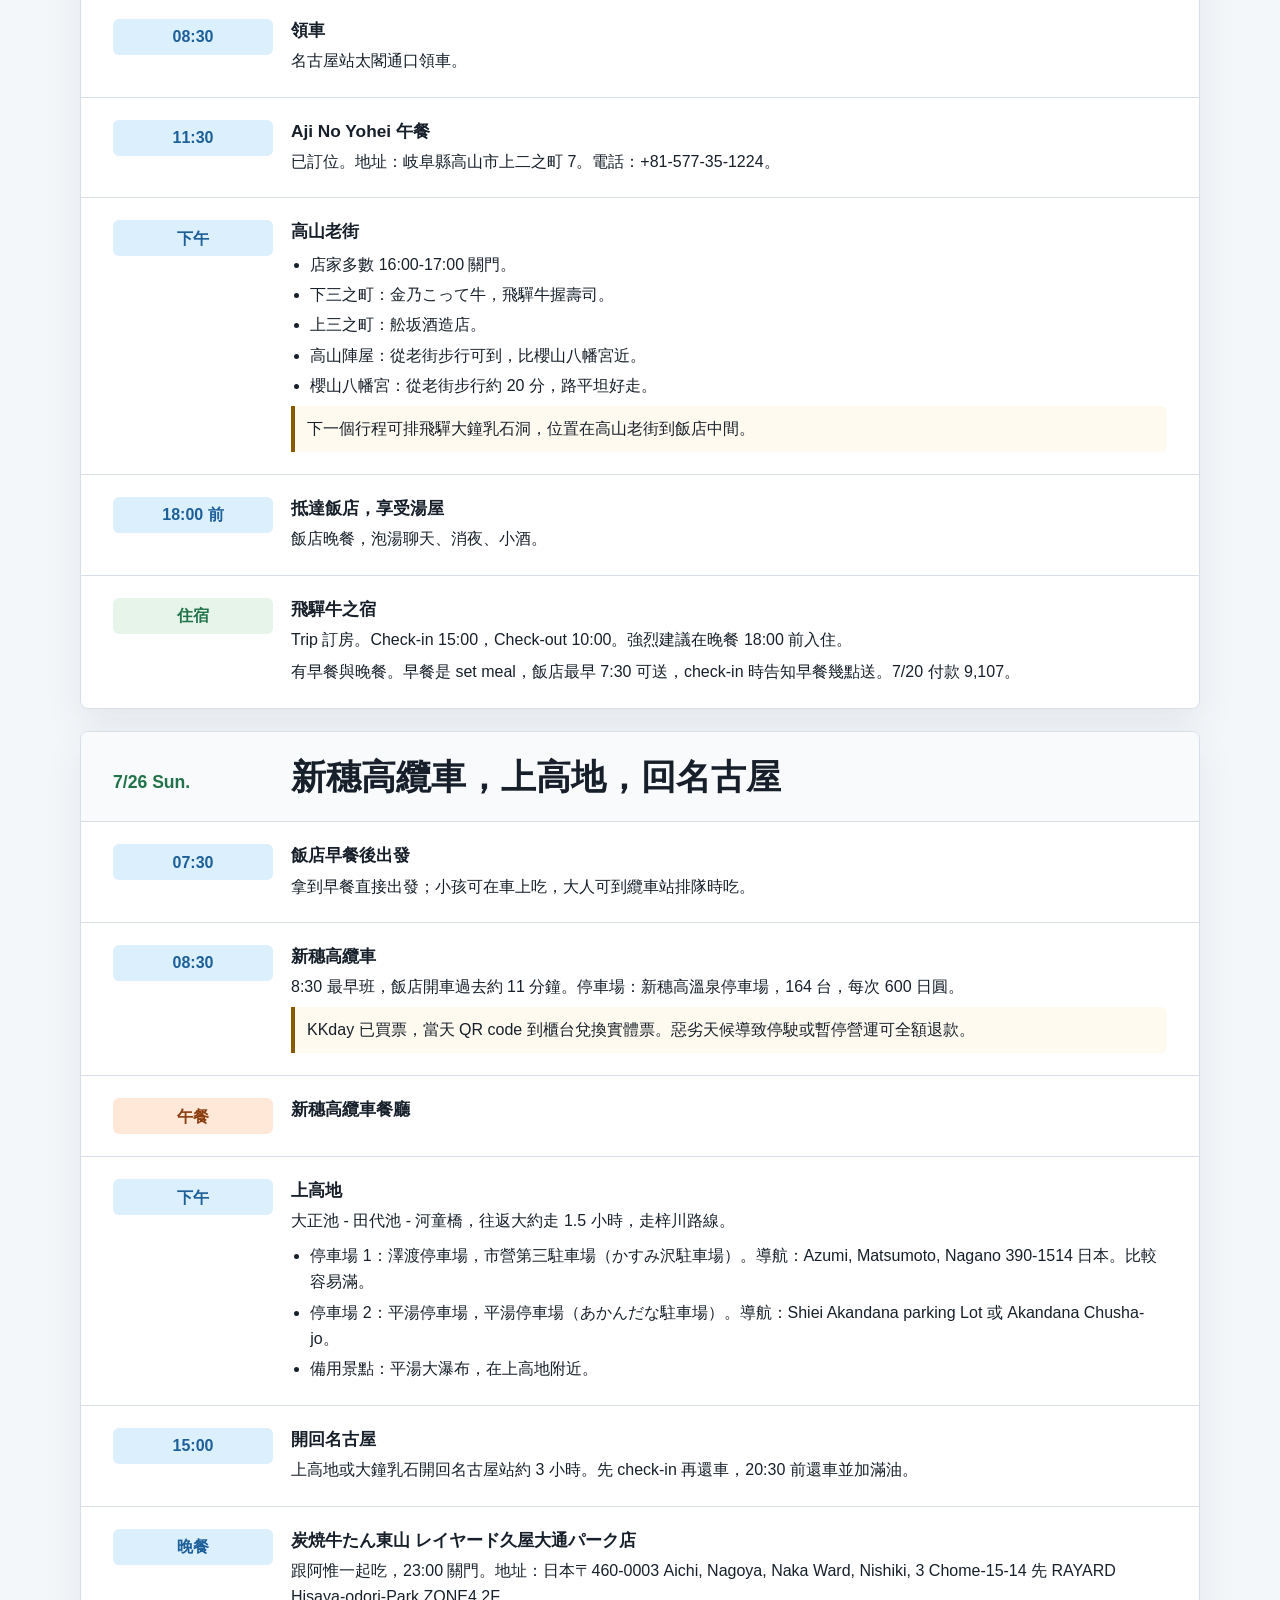
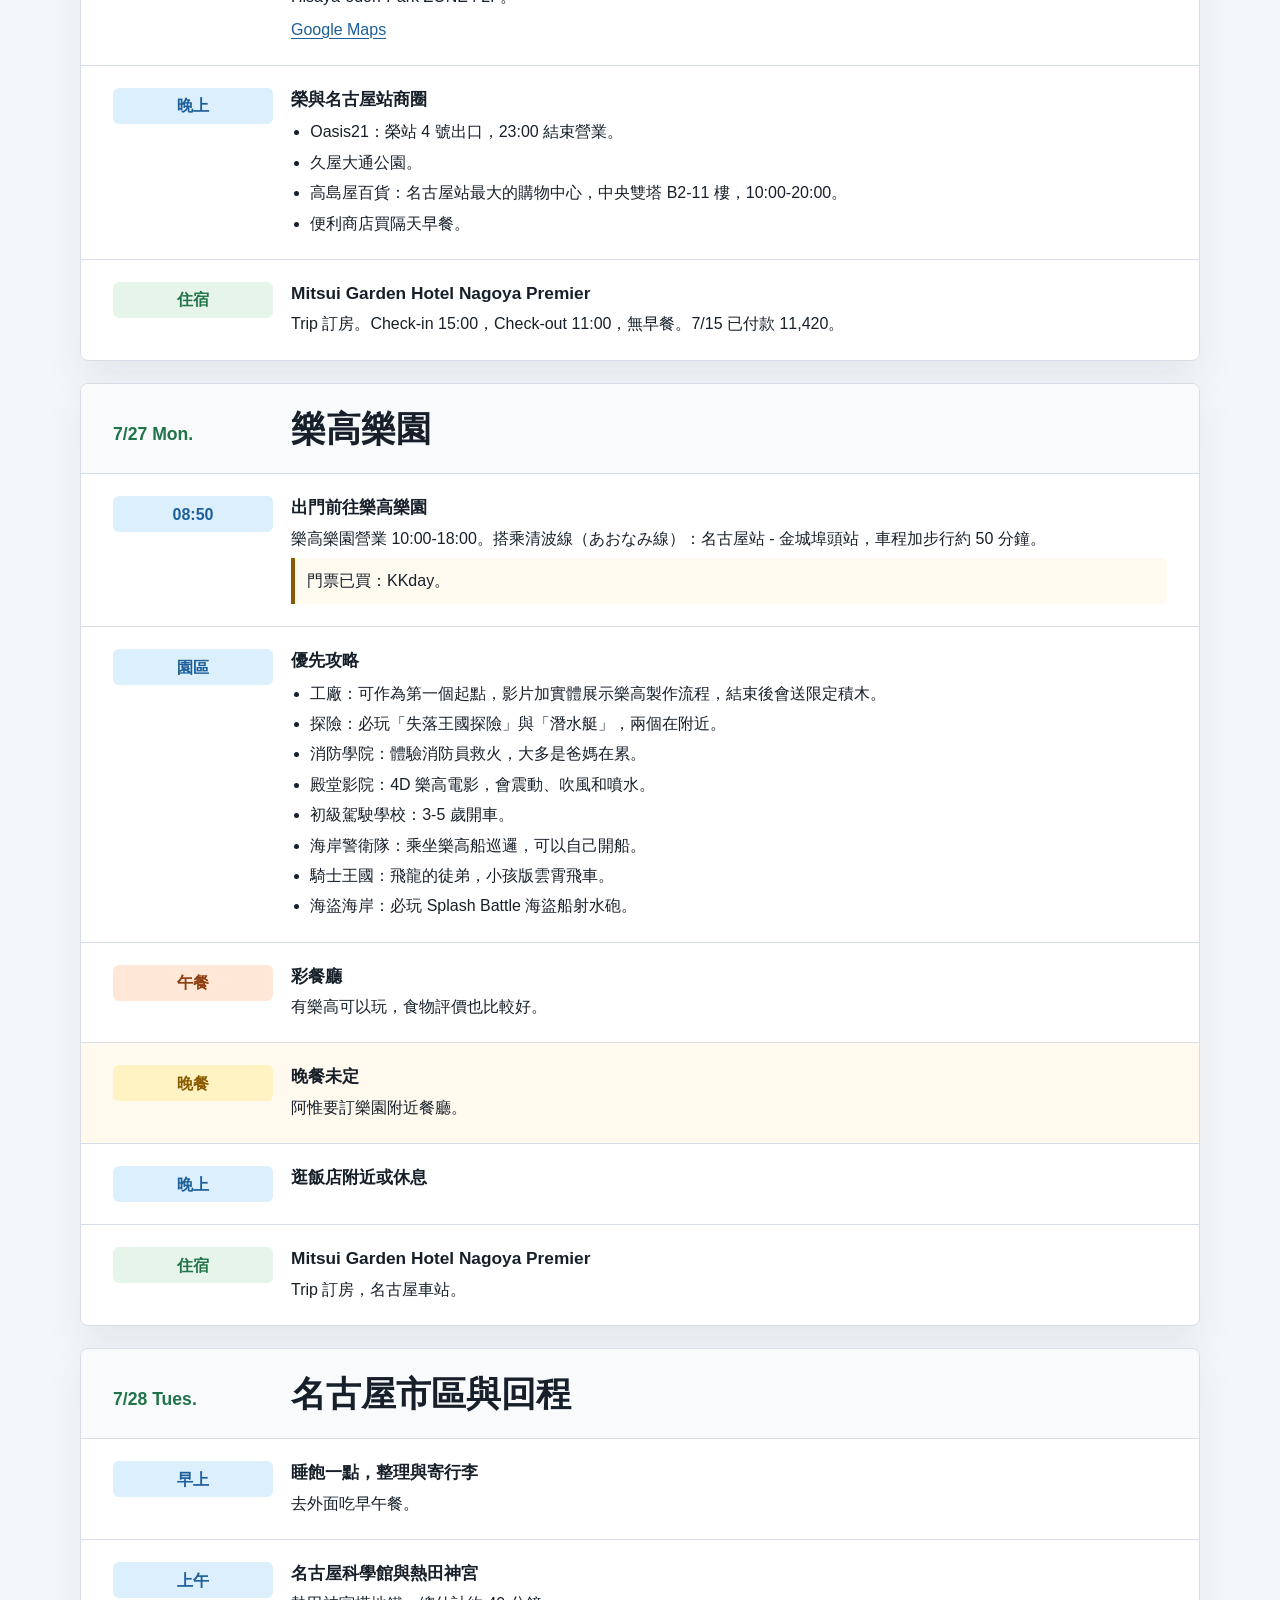
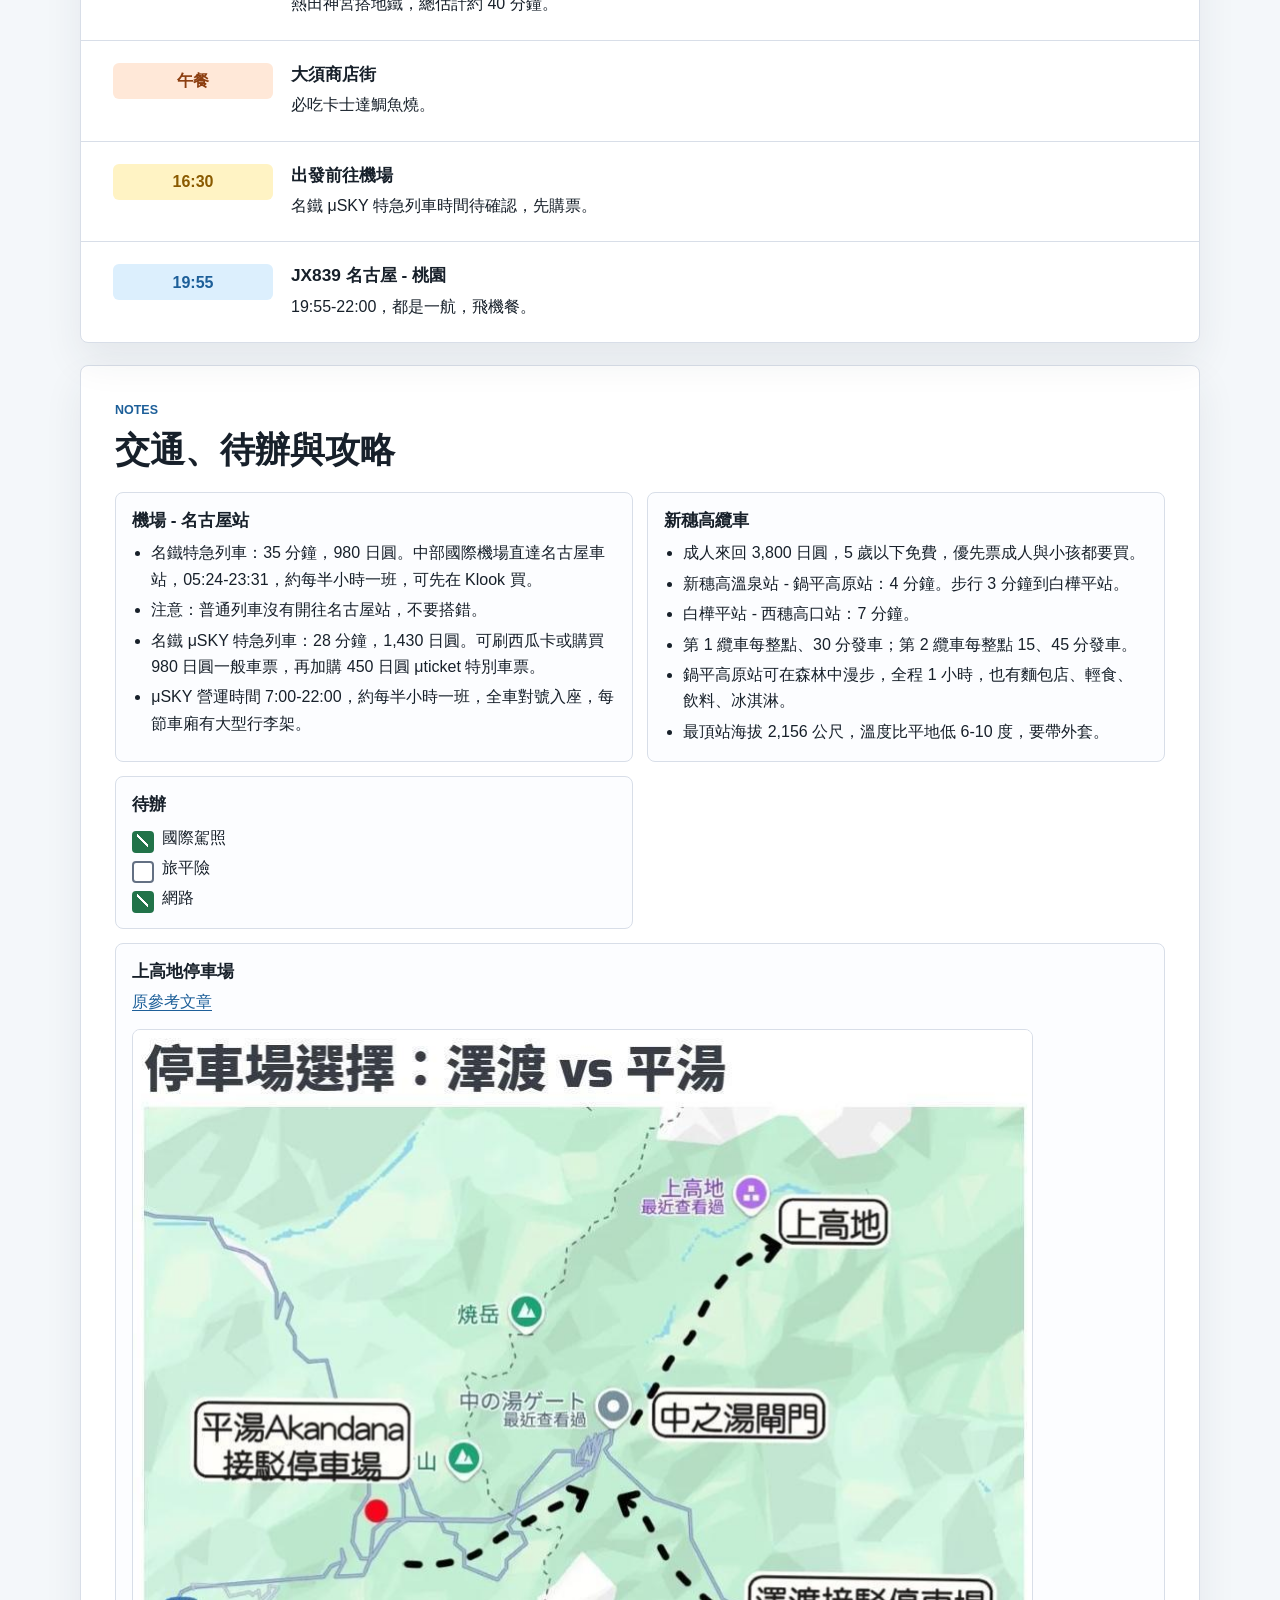
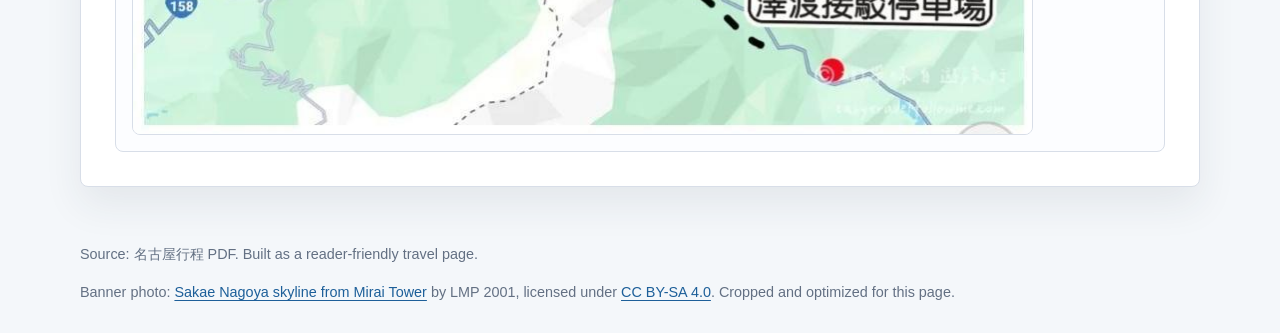
==== commit f46f3b7c: "Update Nagoya trip hero" ====
--- a/trips/nagoya/index.html
+++ b/trips/nagoya/index.html
@@ -12,10 +12,6 @@
         <p class="kicker">7/24 Fri. - 7/28 Tues.</p>
         <h1>名古屋親子行程</h1>
         <p class="summary">名古屋進出，串起高山老街、新穗高纜車、上高地、樂高樂園與市區景點。</p>
-        <div class="header-actions" aria-label="行程操作">
-          <a class="button" href="jt.pdf">原始 PDF</a>
-          <button class="button button-muted" type="button" id="print-page">列印</button>
-        </div>
       </div>
     </header>
 
@@ -374,6 +370,7 @@
 
     <footer>
       <p>Source: 名古屋行程 PDF. Built as a reader-friendly travel page.</p>
+      <p>Banner photo: <a href="https://commons.wikimedia.org/wiki/File:Sakae_Nagoya_skyline_(west)_from_Mirai_Tower_2024-07-24.jpg">Sakae Nagoya skyline from Mirai Tower</a> by LMP 2001, licensed under <a href="https://creativecommons.org/licenses/by-sa/4.0/">CC BY-SA 4.0</a>. Cropped and optimized for this page.</p>
     </footer>
 
     <script src="script.js"></script>
--- a/trips/nagoya/styles.css
+++ b/trips/nagoya/styles.css
@@ -38,8 +38,8 @@
 
 .site-header {
   background:
-    linear-gradient(120deg, rgba(23, 32, 42, 0.68), rgba(23, 32, 42, 0.24)),
-    url("assets/page4-image1.jpg") center 58% / cover;
+    linear-gradient(120deg, rgba(23, 32, 42, 0.7), rgba(23, 32, 42, 0.12)),
+    url("assets/nagoya-skyline.jpg") center 46% / cover;
   min-height: 54vh;
   display: flex;
   align-items: end;
@@ -83,39 +83,6 @@
   max-width: 720px;
   margin: 18px 0 0;
   font-size: clamp(1.05rem, 2.2vw, 1.35rem);
-}
-
-.header-actions {
-  display: flex;
-  gap: 10px;
-  margin-top: 26px;
-  flex-wrap: wrap;
-}
-
-.button {
-  appearance: none;
-  border: 1px solid rgba(255, 255, 255, 0.68);
-  color: #fff;
-  background: rgba(255, 255, 255, 0.14);
-  text-decoration: none;
-  font: inherit;
-  font-weight: 800;
-  padding: 10px 14px;
-  border-radius: 6px;
-  cursor: pointer;
-  min-height: 44px;
-}
-
-.button:hover,
-.button:focus-visible {
-  background: rgba(255, 255, 255, 0.24);
-  outline: none;
-}
-
-.button-muted {
-  color: #17202a;
-  background: #fff;
-  border-color: #fff;
 }
 
 .day-nav {
@@ -460,7 +427,6 @@
   }
 
   .day-nav,
-  .header-actions,
   footer {
     display: none;
   }
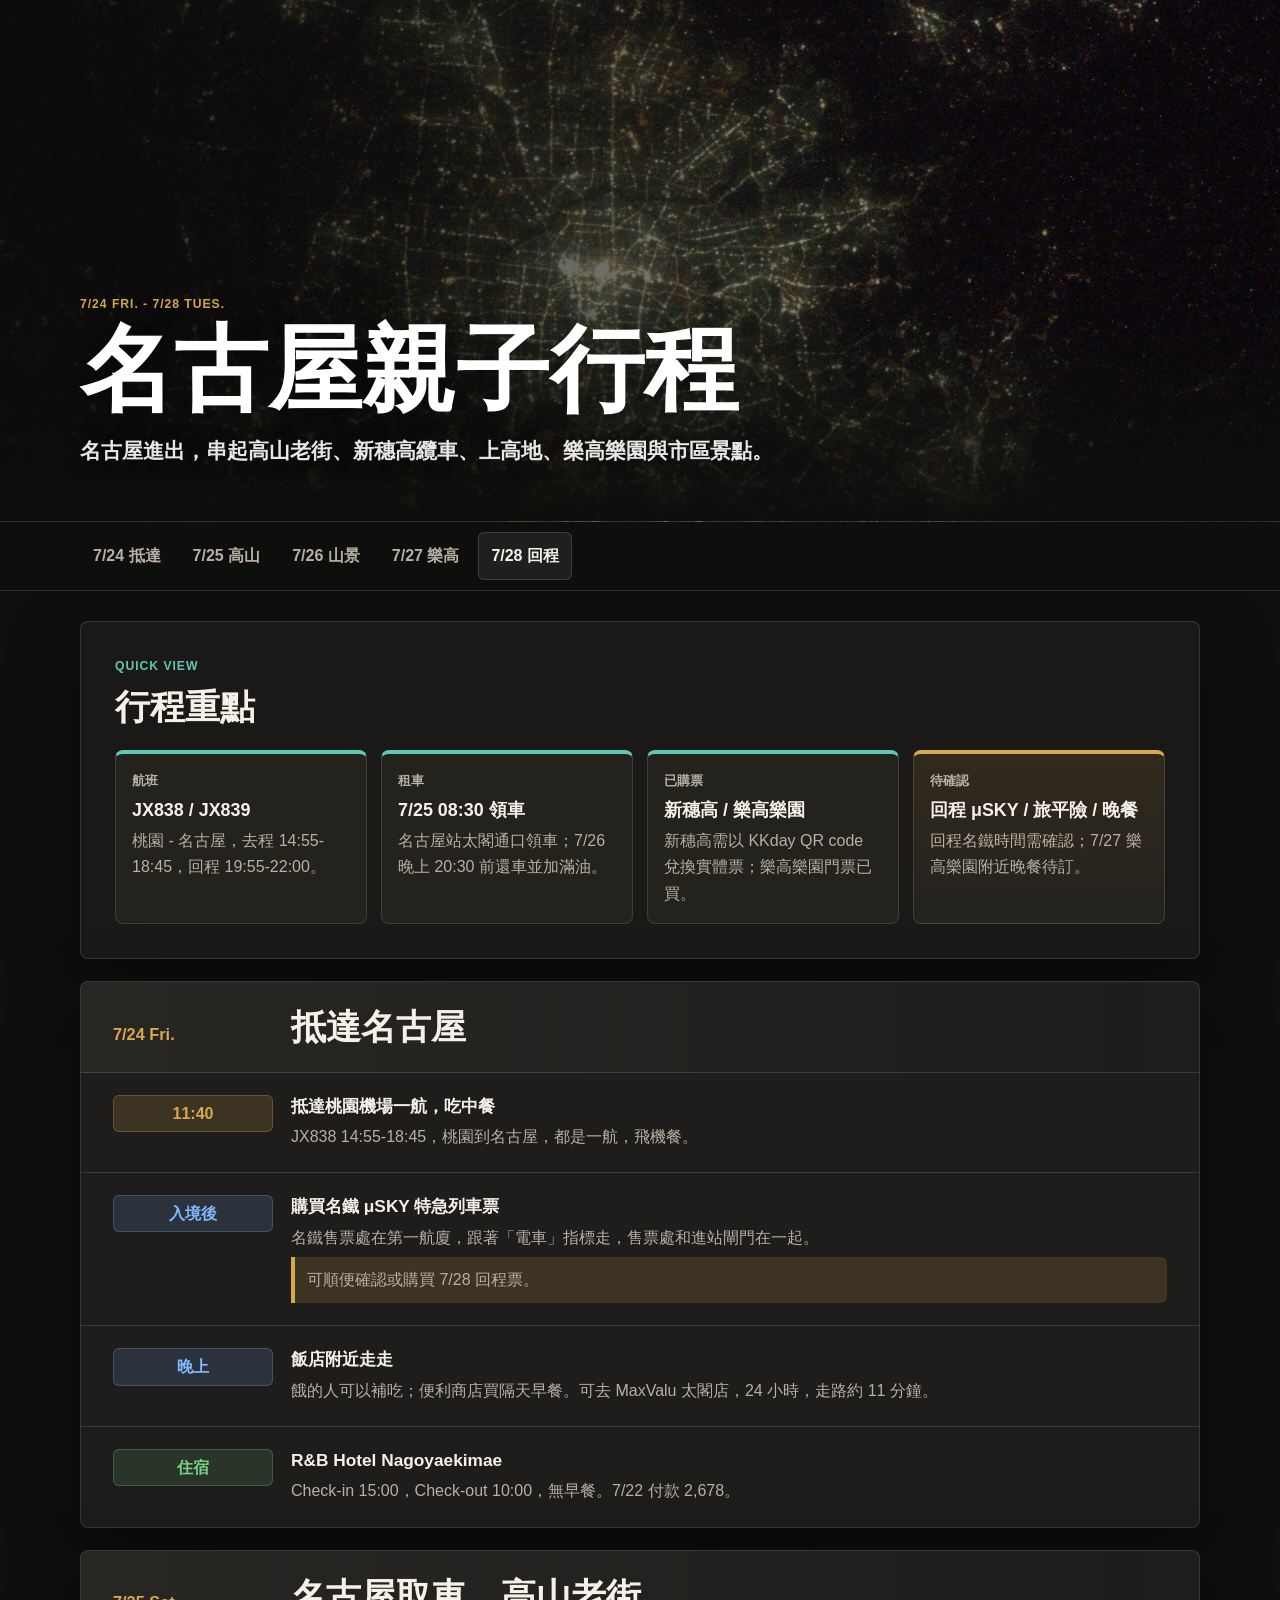
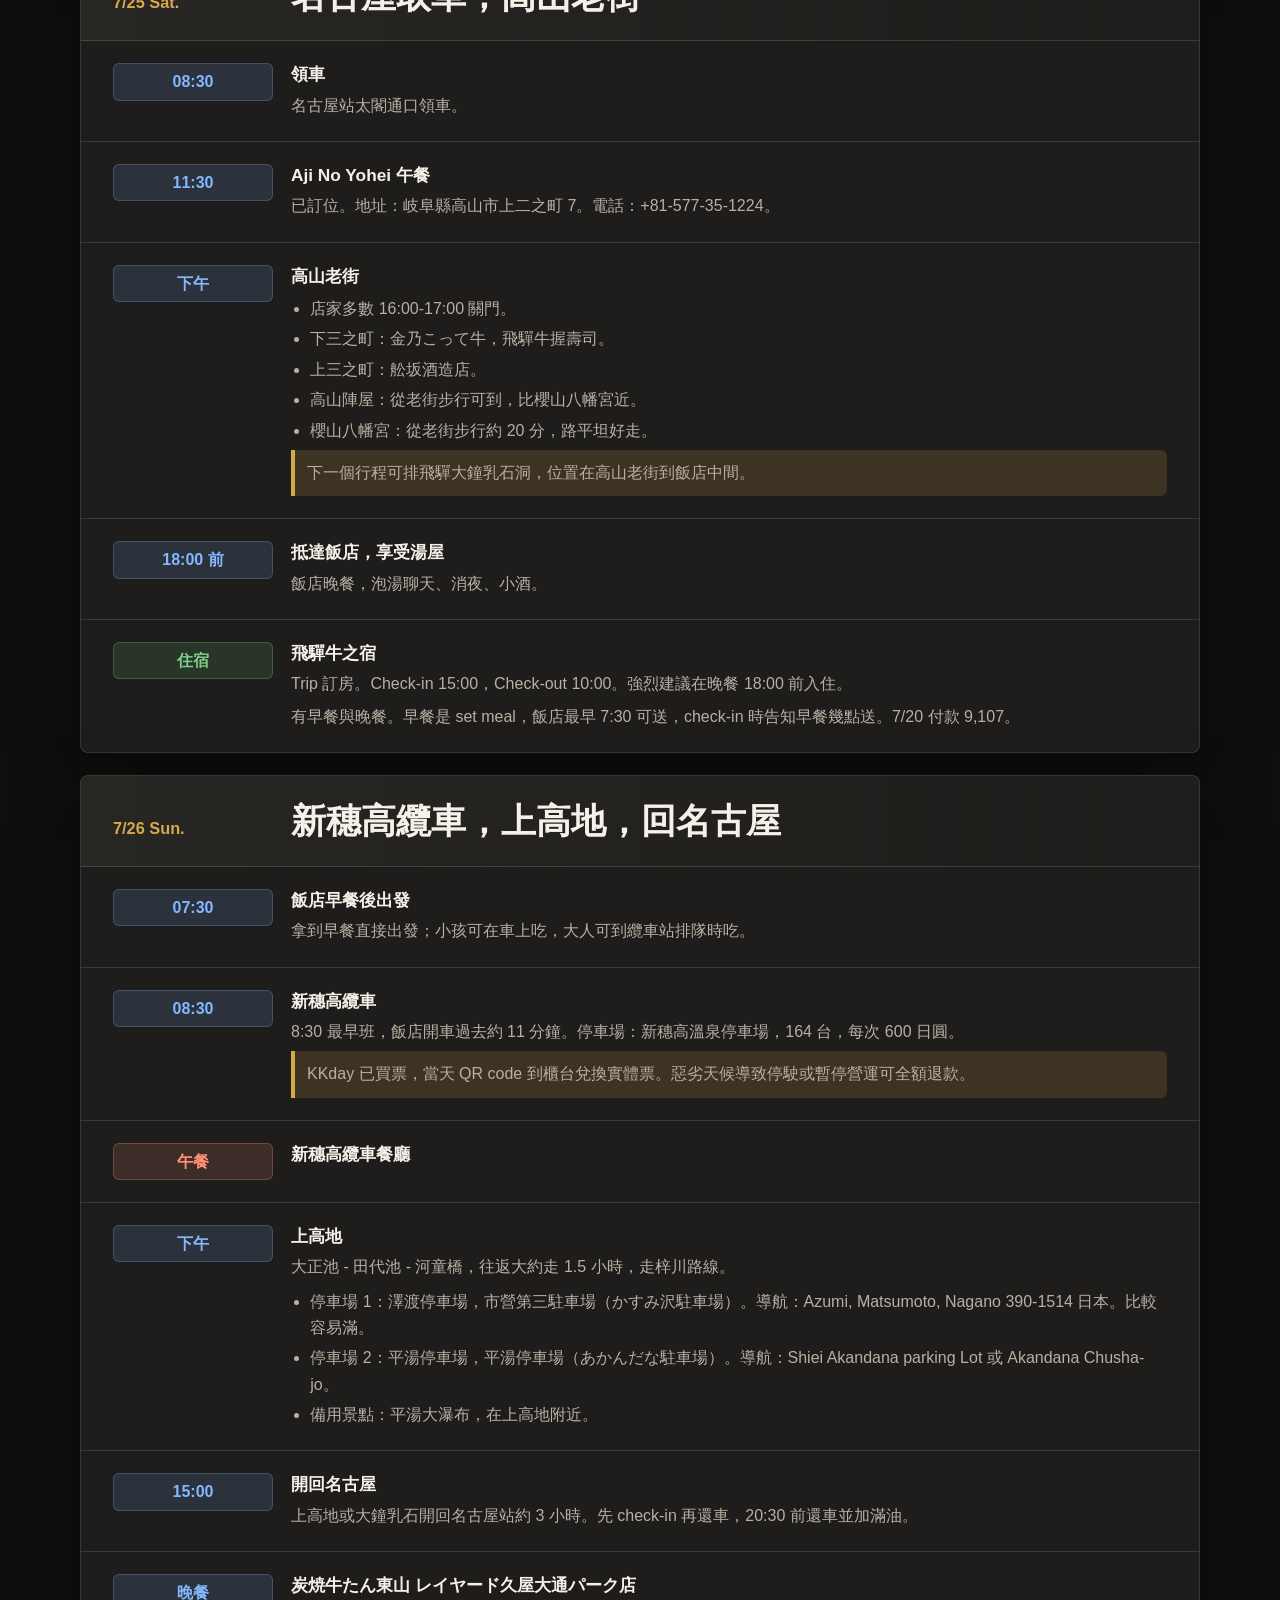
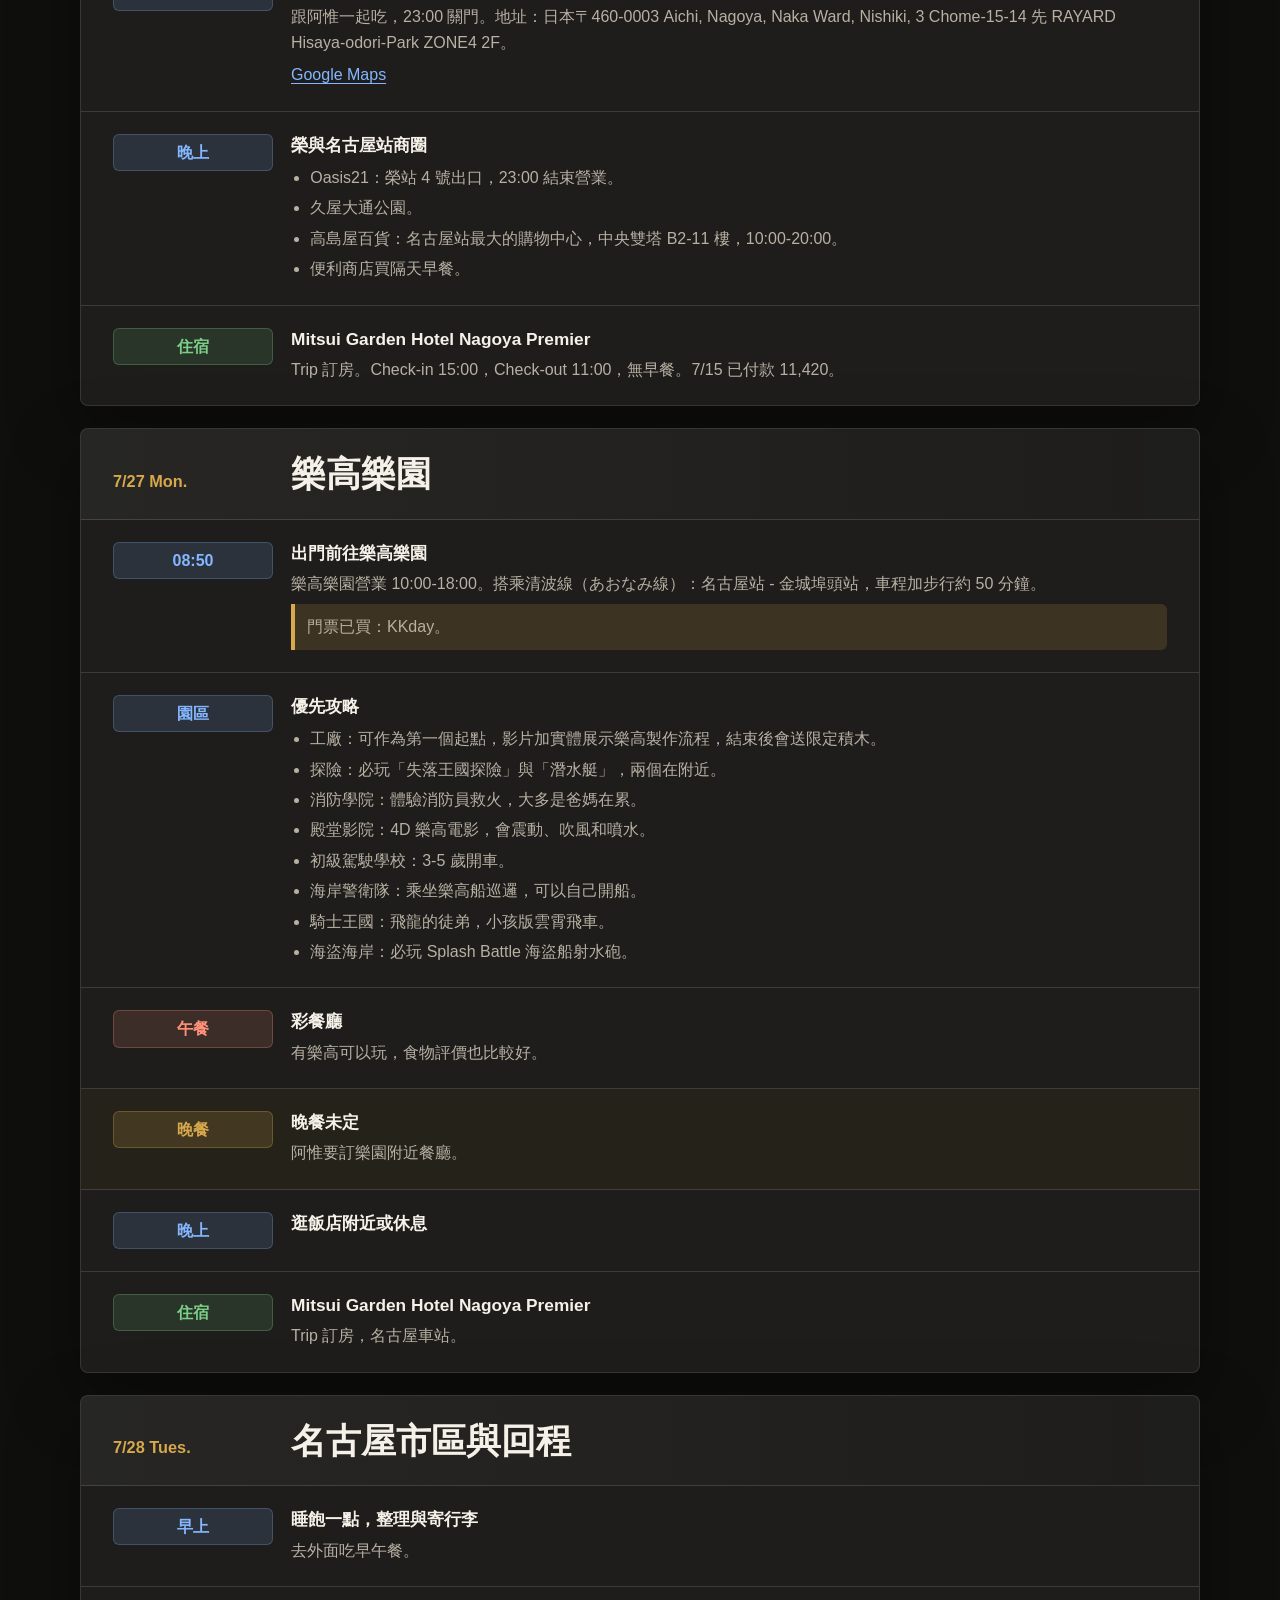
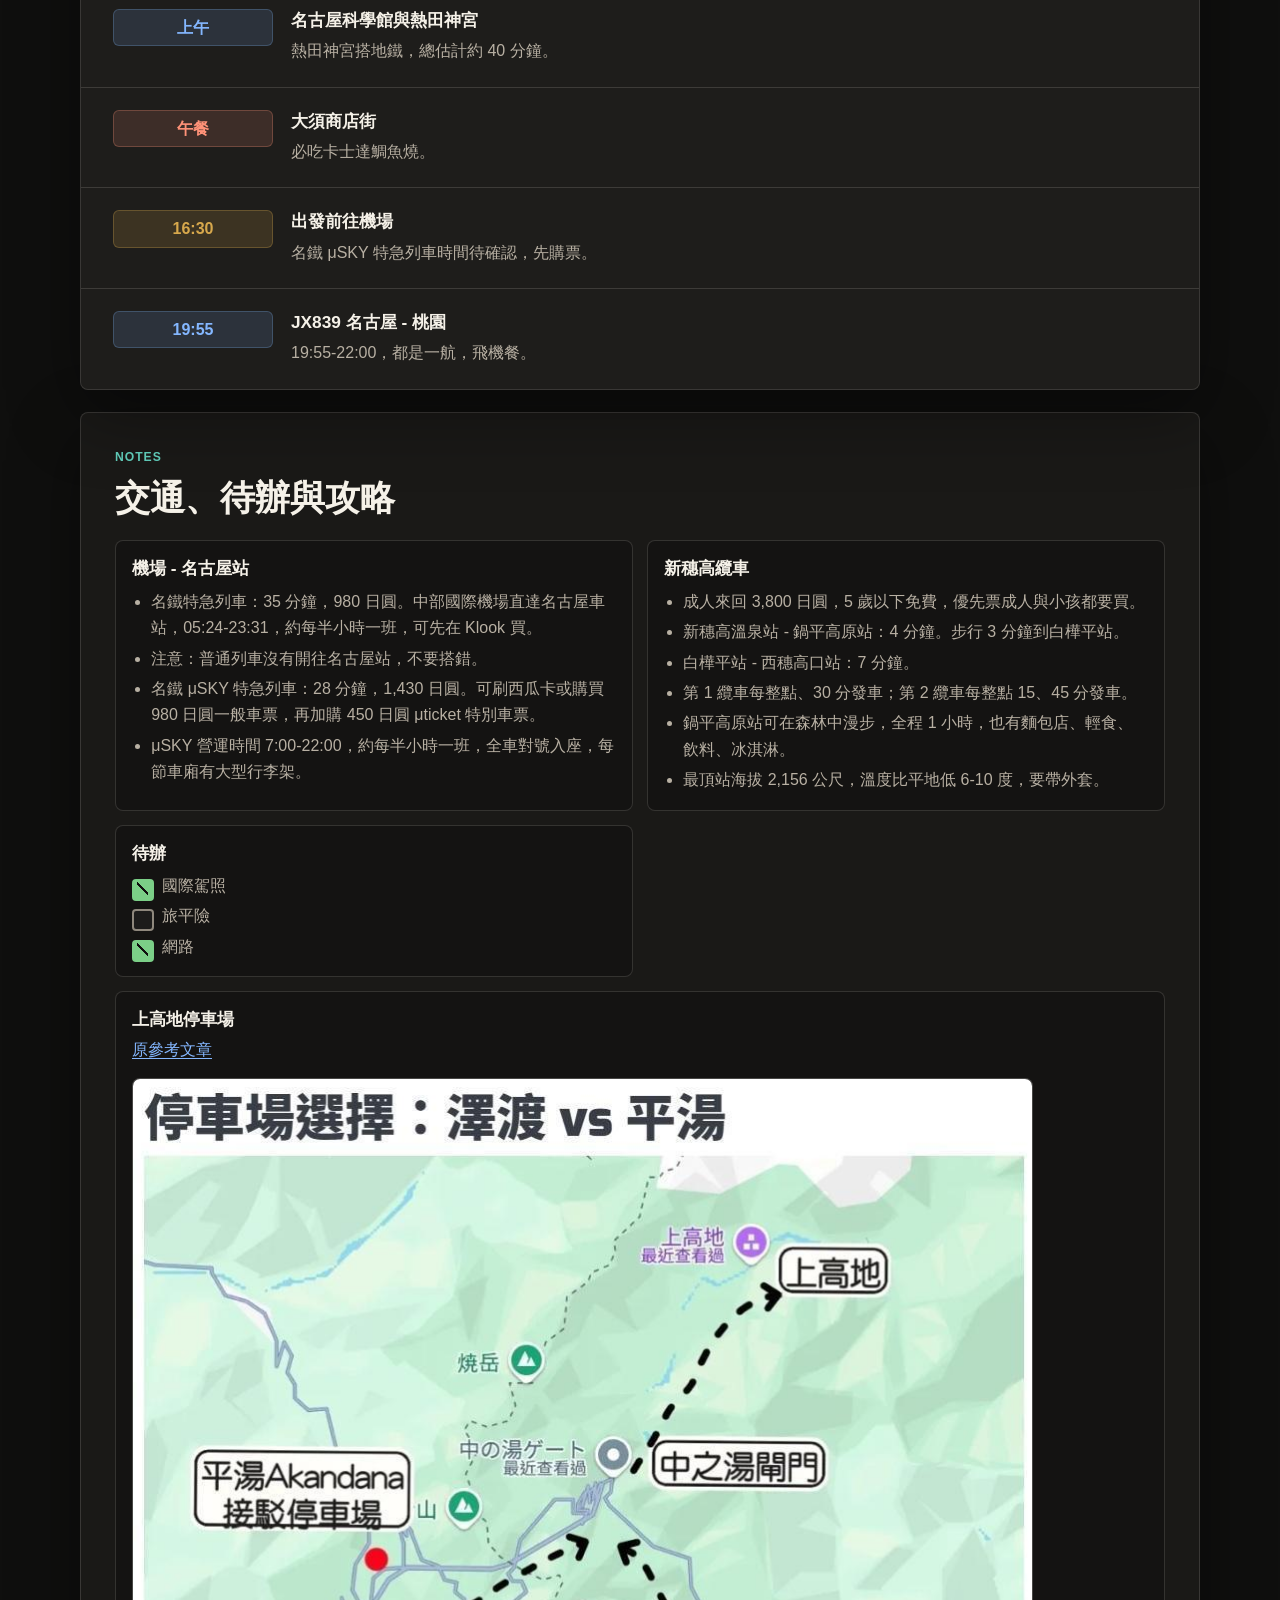
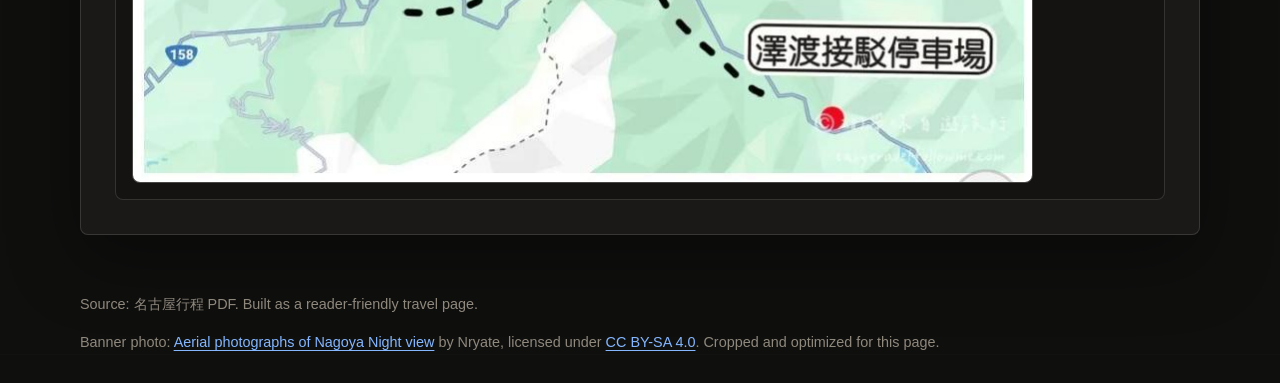
==== commit da47cc30: "Apply dark Nagoya trip theme" ====
--- a/trips/nagoya/index.html
+++ b/trips/nagoya/index.html
@@ -370,7 +370,7 @@
 
     <footer>
       <p>Source: 名古屋行程 PDF. Built as a reader-friendly travel page.</p>
-      <p>Banner photo: <a href="https://commons.wikimedia.org/wiki/File:Sakae_Nagoya_skyline_(west)_from_Mirai_Tower_2024-07-24.jpg">Sakae Nagoya skyline from Mirai Tower</a> by LMP 2001, licensed under <a href="https://creativecommons.org/licenses/by-sa/4.0/">CC BY-SA 4.0</a>. Cropped and optimized for this page.</p>
+      <p>Banner photo: <a href="https://commons.wikimedia.org/wiki/File:Aerial_photographs_of_Nagoya_Night_view.jpg">Aerial photographs of Nagoya Night view</a> by Nryate, licensed under <a href="https://creativecommons.org/licenses/by-sa/4.0/">CC BY-SA 4.0</a>. Cropped and optimized for this page.</p>
     </footer>
 
     <script src="script.js"></script>
--- a/trips/nagoya/styles.css
+++ b/trips/nagoya/styles.css
@@ -1,18 +1,24 @@
 :root {
-  color-scheme: light;
-  --ink: #17202a;
-  --muted: #637083;
-  --line: #d8dee8;
-  --paper: #ffffff;
-  --mist: #f4f7fa;
-  --sky: #dceffd;
-  --leaf: #e6f4ea;
-  --sun: #fff3c4;
-  --rose: #ffe3df;
-  --blue: #1d5f99;
-  --green: #217349;
-  --amber: #8a5a00;
-  --red: #a23b2a;
+  color-scheme: dark;
+  --ink: #f5f1e8;
+  --muted: #b8b0a3;
+  --soft: #8f887d;
+  --line: rgba(245, 241, 232, 0.14);
+  --line-strong: rgba(245, 241, 232, 0.24);
+  --paper: rgba(28, 27, 25, 0.94);
+  --panel: rgba(20, 19, 18, 0.9);
+  --panel-raised: rgba(37, 35, 31, 0.92);
+  --ground: #0f0f0e;
+  --gold: #d7a84c;
+  --gold-soft: rgba(215, 168, 76, 0.16);
+  --teal: #5ec7b5;
+  --teal-soft: rgba(94, 199, 181, 0.16);
+  --green: #7bcf87;
+  --green-soft: rgba(123, 207, 135, 0.14);
+  --coral: #ff9278;
+  --coral-soft: rgba(255, 146, 120, 0.14);
+  --blue: #84b7ff;
+  --blue-soft: rgba(132, 183, 255, 0.14);
   font-family: -apple-system, BlinkMacSystemFont, "Segoe UI", "Noto Sans TC", "PingFang TC", "Microsoft JhengHei", sans-serif;
 }
 
@@ -22,12 +28,15 @@
 
 html {
   scroll-behavior: smooth;
+  background: var(--ground);
 }
 
 body {
   margin: 0;
   color: var(--ink);
-  background: var(--mist);
+  background:
+    linear-gradient(180deg, rgba(38, 35, 30, 0.92), var(--ground) 360px),
+    var(--ground);
   line-height: 1.65;
 }
 
@@ -37,32 +46,35 @@
 }
 
 .site-header {
-  background:
-    linear-gradient(120deg, rgba(23, 32, 42, 0.7), rgba(23, 32, 42, 0.12)),
-    url("assets/nagoya-skyline.jpg") center 46% / cover;
-  min-height: 54vh;
+  position: relative;
+  min-height: 58vh;
   display: flex;
   align-items: end;
   color: #fff;
+  background:
+    linear-gradient(90deg, rgba(12, 12, 11, 0.9), rgba(12, 12, 11, 0.58) 44%, rgba(12, 12, 11, 0.2)),
+    linear-gradient(0deg, rgba(15, 15, 14, 0.98), rgba(15, 15, 14, 0.08) 42%),
+    url("assets/nagoya-night-view.jpg") center 46% / cover;
+  border-bottom: 1px solid var(--line);
 }
 
 .header-inner {
   width: min(1120px, calc(100% - 32px));
   margin: 0 auto;
-  padding: 64px 0 44px;
+  padding: 72px 0 52px;
 }
 
 .kicker,
 .section-label {
-  margin: 0 0 8px;
-  font-size: 0.78rem;
-  letter-spacing: 0;
+  margin: 0 0 10px;
+  font-size: 0.76rem;
+  letter-spacing: 0.08em;
   text-transform: uppercase;
-  font-weight: 800;
+  font-weight: 850;
 }
 
 .kicker {
-  color: #ffe9a8;
+  color: var(--gold);
 }
 
 h1,
@@ -74,15 +86,21 @@
 
 h1 {
   margin: 0;
-  font-size: clamp(2.6rem, 8vw, 5.8rem);
+  max-width: 860px;
+  font-size: clamp(2.8rem, 8vw, 5.9rem);
   line-height: 0.98;
   font-weight: 900;
+  letter-spacing: 0;
+  text-shadow: 0 2px 32px rgba(0, 0, 0, 0.54);
 }
 
 .summary {
   max-width: 720px;
   margin: 18px 0 0;
-  font-size: clamp(1.05rem, 2.2vw, 1.35rem);
+  color: rgba(255, 255, 255, 0.9);
+  font-size: clamp(1.05rem, 2.2vw, 1.32rem);
+  font-weight: 650;
+  text-shadow: 0 1px 18px rgba(0, 0, 0, 0.5);
 }
 
 .day-nav {
@@ -90,32 +108,34 @@
   top: 0;
   z-index: 5;
   display: flex;
-  gap: 4px;
+  gap: 6px;
   overflow-x: auto;
-  padding: 8px max(16px, calc((100vw - 1120px) / 2));
-  background: rgba(255, 255, 255, 0.94);
+  padding: 10px max(16px, calc((100vw - 1120px) / 2));
+  background: rgba(15, 15, 14, 0.9);
   border-bottom: 1px solid var(--line);
-  backdrop-filter: blur(12px);
+  backdrop-filter: blur(16px);
 }
 
 .day-nav a {
-  color: var(--ink);
+  color: var(--muted);
   text-decoration: none;
-  font-weight: 800;
+  font-weight: 850;
   white-space: nowrap;
   padding: 10px 12px;
   border-radius: 6px;
+  border: 1px solid transparent;
 }
 
 .day-nav a[aria-current="true"],
 .day-nav a:hover {
-  background: var(--sky);
-  color: var(--blue);
+  color: var(--ink);
+  background: rgba(245, 241, 232, 0.08);
+  border-color: var(--line);
 }
 
 main {
   width: min(1120px, calc(100% - 32px));
-  margin: 28px auto 56px;
+  margin: 30px auto 58px;
 }
 
 .overview,
@@ -124,7 +144,7 @@
   background: var(--paper);
   border: 1px solid var(--line);
   border-radius: 8px;
-  box-shadow: 0 18px 38px rgba(38, 50, 66, 0.08);
+  box-shadow: 0 24px 70px rgba(0, 0, 0, 0.36);
 }
 
 .overview,
@@ -133,17 +153,19 @@
 }
 
 .section-label {
-  color: var(--blue);
+  color: var(--teal);
 }
 
 h2 {
   margin: 0;
   font-size: clamp(1.6rem, 4vw, 2.2rem);
   line-height: 1.18;
+  letter-spacing: 0;
 }
 
 h3 {
   margin: 0 0 6px;
+  color: var(--ink);
   font-size: 1.08rem;
   line-height: 1.35;
 }
@@ -161,23 +183,23 @@
   border: 1px solid var(--line);
   border-radius: 8px;
   padding: 16px;
-  background: #fff;
+  background: var(--panel-raised);
 }
 
 .info-card {
-  border-top: 5px solid var(--blue);
+  border-top: 4px solid var(--teal);
 }
 
 .info-card.warning {
-  border-top-color: var(--amber);
-  background: #fffaf0;
+  border-top-color: var(--gold);
+  background: linear-gradient(180deg, rgba(215, 168, 76, 0.12), rgba(37, 35, 31, 0.92));
 }
 
 .label {
   display: block;
   color: var(--muted);
   font-size: 0.82rem;
-  font-weight: 800;
+  font-weight: 850;
   margin-bottom: 6px;
 }
 
@@ -191,6 +213,7 @@
 .reference-panel p,
 .time-block p {
   margin: 6px 0 0;
+  color: var(--muted);
 }
 
 .days {
@@ -201,7 +224,7 @@
 
 .day-panel {
   overflow: clip;
-  scroll-margin-top: 76px;
+  scroll-margin-top: 78px;
 }
 
 .day-heading {
@@ -210,15 +233,15 @@
   gap: 18px;
   align-items: end;
   padding: 24px clamp(18px, 4vw, 32px);
-  background: #f8fafc;
+  background: linear-gradient(90deg, rgba(245, 241, 232, 0.06), rgba(245, 241, 232, 0.02));
   border-bottom: 1px solid var(--line);
 }
 
 .day-heading p {
   margin: 0;
-  color: var(--green);
+  color: var(--gold);
   font-weight: 900;
-  font-size: 1.1rem;
+  font-size: 1.02rem;
 }
 
 .timeline {
@@ -231,6 +254,7 @@
   gap: 18px;
   padding: 22px clamp(18px, 4vw, 32px);
   border-bottom: 1px solid var(--line);
+  background: rgba(255, 255, 255, 0.015);
 }
 
 .time-block:last-child {
@@ -245,8 +269,9 @@
   min-height: 36px;
   width: 100%;
   border-radius: 6px;
-  background: var(--sky);
+  background: var(--blue-soft);
   color: var(--blue);
+  border: 1px solid rgba(132, 183, 255, 0.24);
   font-weight: 900;
   line-height: 1.2;
   text-align: center;
@@ -255,27 +280,31 @@
 
 .time-block.highlight .time,
 .time-block.warning .time {
-  background: var(--sun);
-  color: var(--amber);
+  background: var(--gold-soft);
+  color: var(--gold);
+  border-color: rgba(215, 168, 76, 0.28);
 }
 
 .time-block.stay .time {
-  background: var(--leaf);
+  background: var(--green-soft);
   color: var(--green);
+  border-color: rgba(123, 207, 135, 0.26);
 }
 
 .time-block.meal .time {
-  background: #ffe8d8;
-  color: #8c3e10;
+  background: var(--coral-soft);
+  color: var(--coral);
+  border-color: rgba(255, 146, 120, 0.26);
 }
 
 .time-block.warning {
-  background: #fff9ee;
+  background: rgba(215, 168, 76, 0.06);
 }
 
 .note {
-  border-left: 4px solid var(--amber);
-  background: #fffaf0;
+  border-left: 4px solid var(--gold);
+  background: var(--gold-soft);
+  color: var(--ink);
   padding: 10px 12px;
   border-radius: 0 6px 6px 0;
 }
@@ -283,6 +312,7 @@
 ul {
   margin: 8px 0 0;
   padding-left: 1.2rem;
+  color: var(--muted);
 }
 
 li + li {
@@ -298,7 +328,7 @@
 }
 
 .reference-panel {
-  background: #fcfdff;
+  background: var(--panel);
 }
 
 .checklist {
@@ -318,15 +348,15 @@
   top: 0.38em;
   width: 18px;
   height: 18px;
-  border: 2px solid var(--muted);
+  border: 2px solid var(--soft);
   border-radius: 4px;
-  background: #fff;
+  background: rgba(255, 255, 255, 0.04);
 }
 
 .checklist .done::before {
   border-color: var(--green);
   background:
-    linear-gradient(45deg, transparent 45%, #fff 45% 58%, transparent 58%) 3px 1px / 11px 14px no-repeat,
+    linear-gradient(45deg, transparent 45%, var(--ground) 45% 58%, transparent 58%) 3px 1px / 11px 14px no-repeat,
     var(--green);
 }
 
@@ -340,20 +370,20 @@
   height: auto;
   margin-top: 14px;
   border-radius: 8px;
-  border: 1px solid var(--line);
-  background: #fff;
+  border: 1px solid var(--line-strong);
+  background: #111;
 }
 
 footer {
   width: min(1120px, calc(100% - 32px));
   margin: 0 auto 28px;
-  color: var(--muted);
+  color: var(--soft);
   font-size: 0.9rem;
 }
 
 @media (max-width: 860px) {
   .site-header {
-    min-height: 48vh;
+    min-height: 50vh;
   }
 
   .overview-grid,
@@ -369,12 +399,13 @@
 
 @media (max-width: 620px) {
   .site-header {
-    min-height: 42vh;
+    min-height: 44vh;
+    background-position: 58% 46%;
   }
 
   .header-inner {
     width: min(100% - 24px, 1120px);
-    padding: 46px 0 30px;
+    padding: 48px 0 30px;
   }
 
   main,
@@ -406,6 +437,10 @@
 }
 
 @media print {
+  :root {
+    color-scheme: light;
+  }
+
   body {
     background: #fff;
     color: #000;
@@ -423,7 +458,9 @@
   }
 
   .summary {
+    color: #000;
     max-width: none;
+    text-shadow: none;
   }
 
   .day-nav,
@@ -441,6 +478,8 @@
   .day-panel,
   .info-card,
   .reference-panel {
+    color: #000;
+    background: #fff;
     box-shadow: none;
     break-inside: avoid;
   }
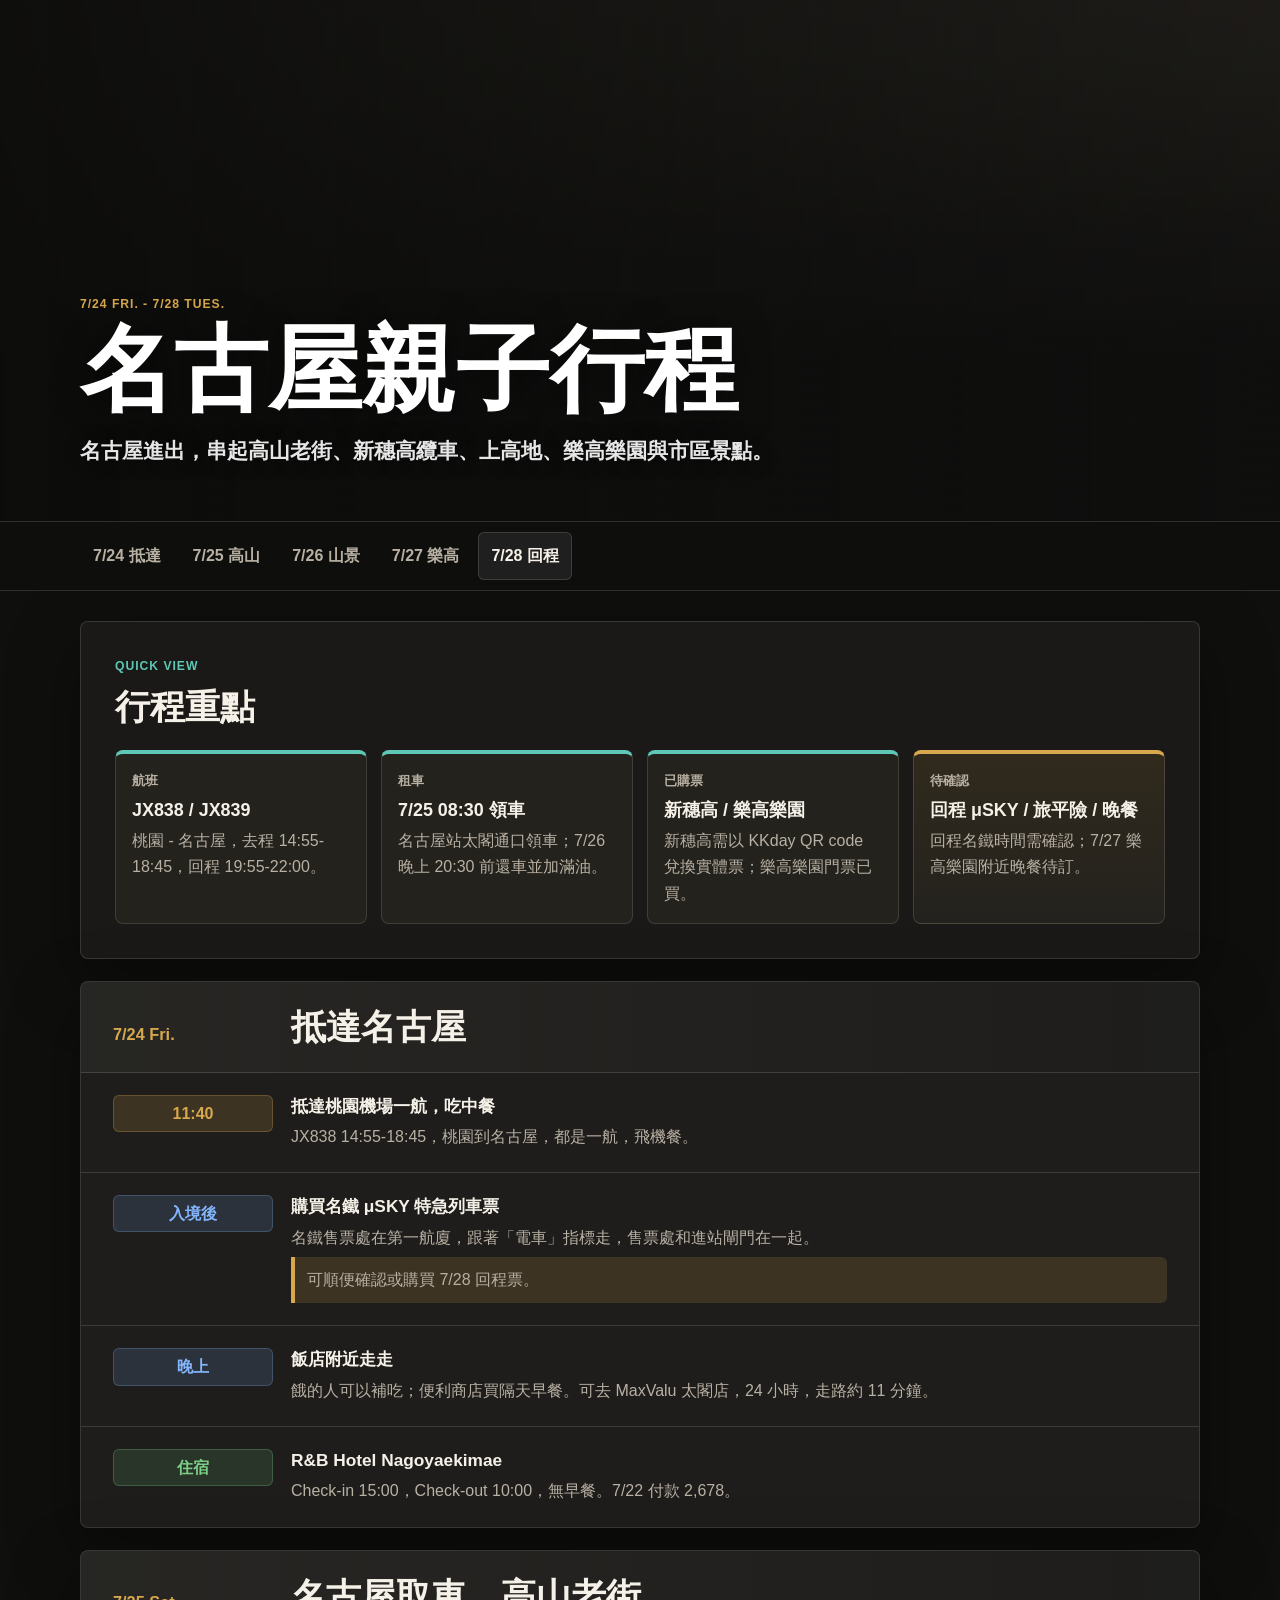
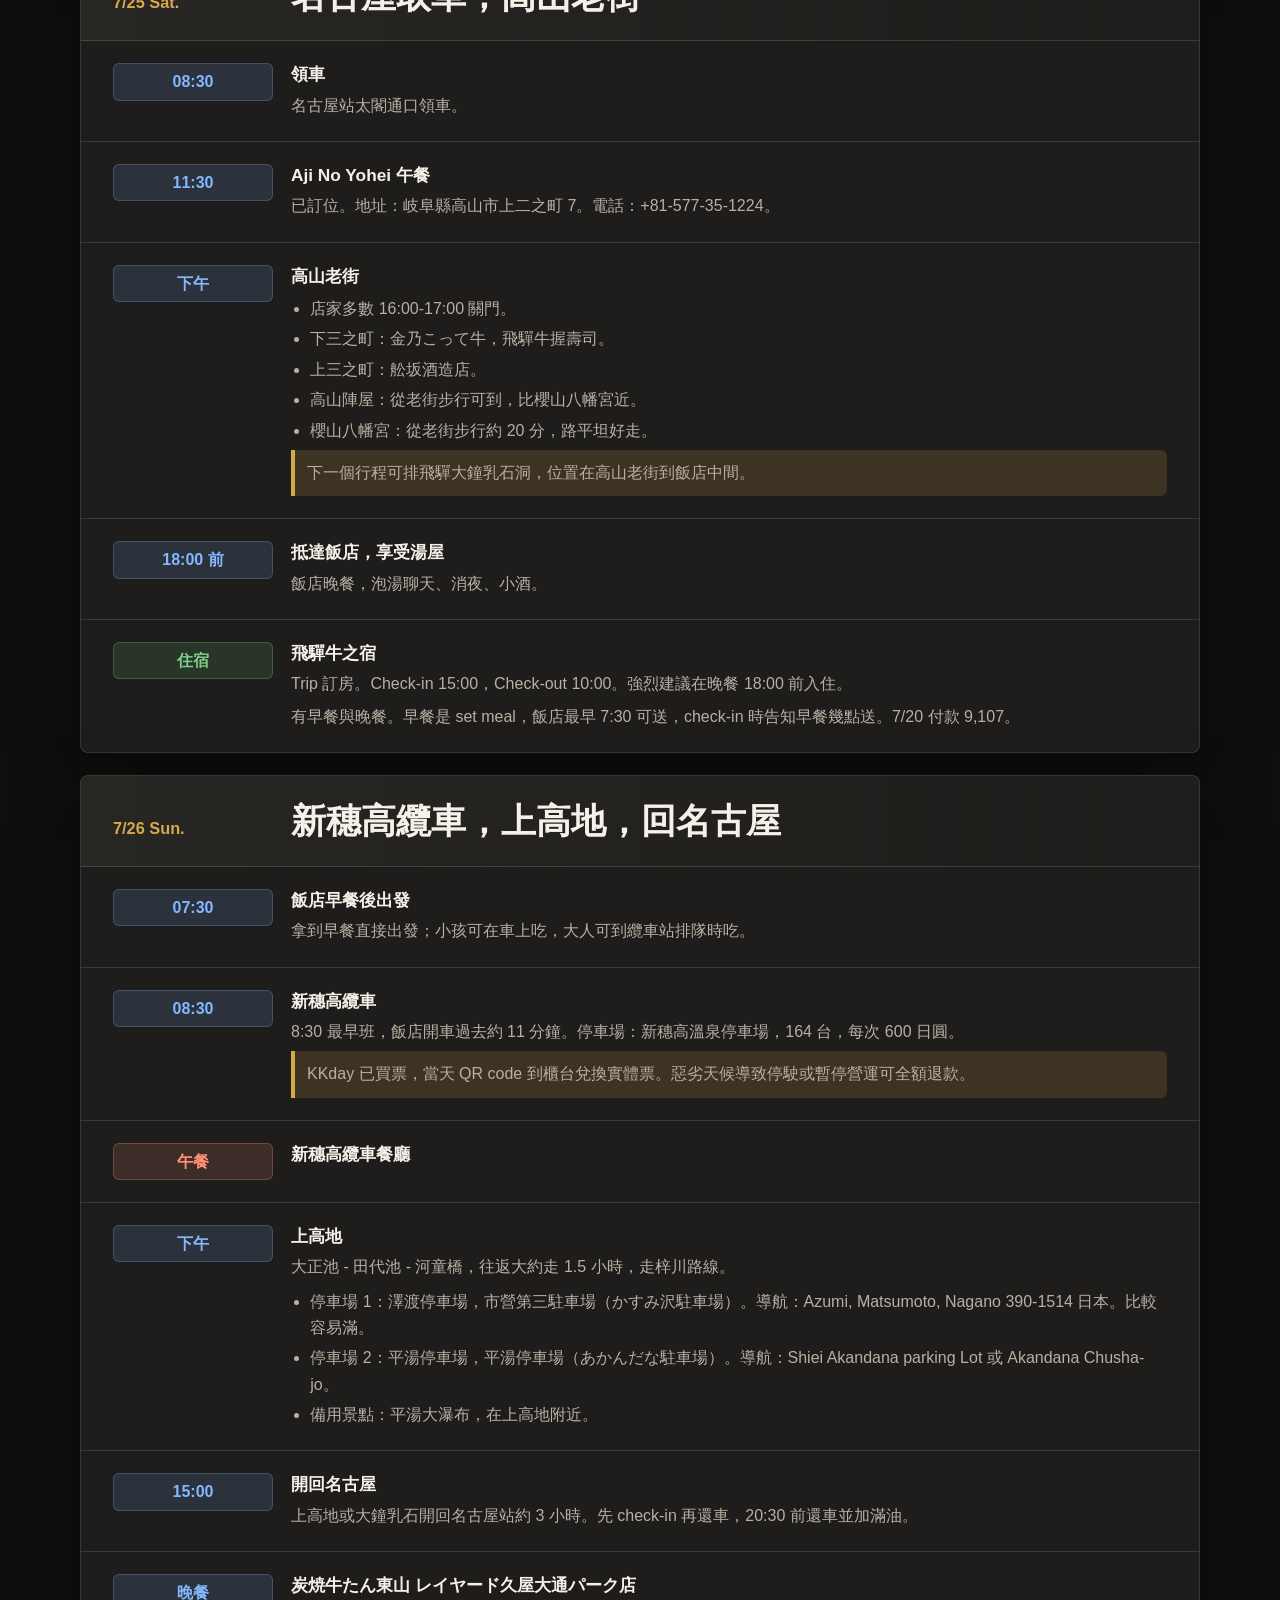
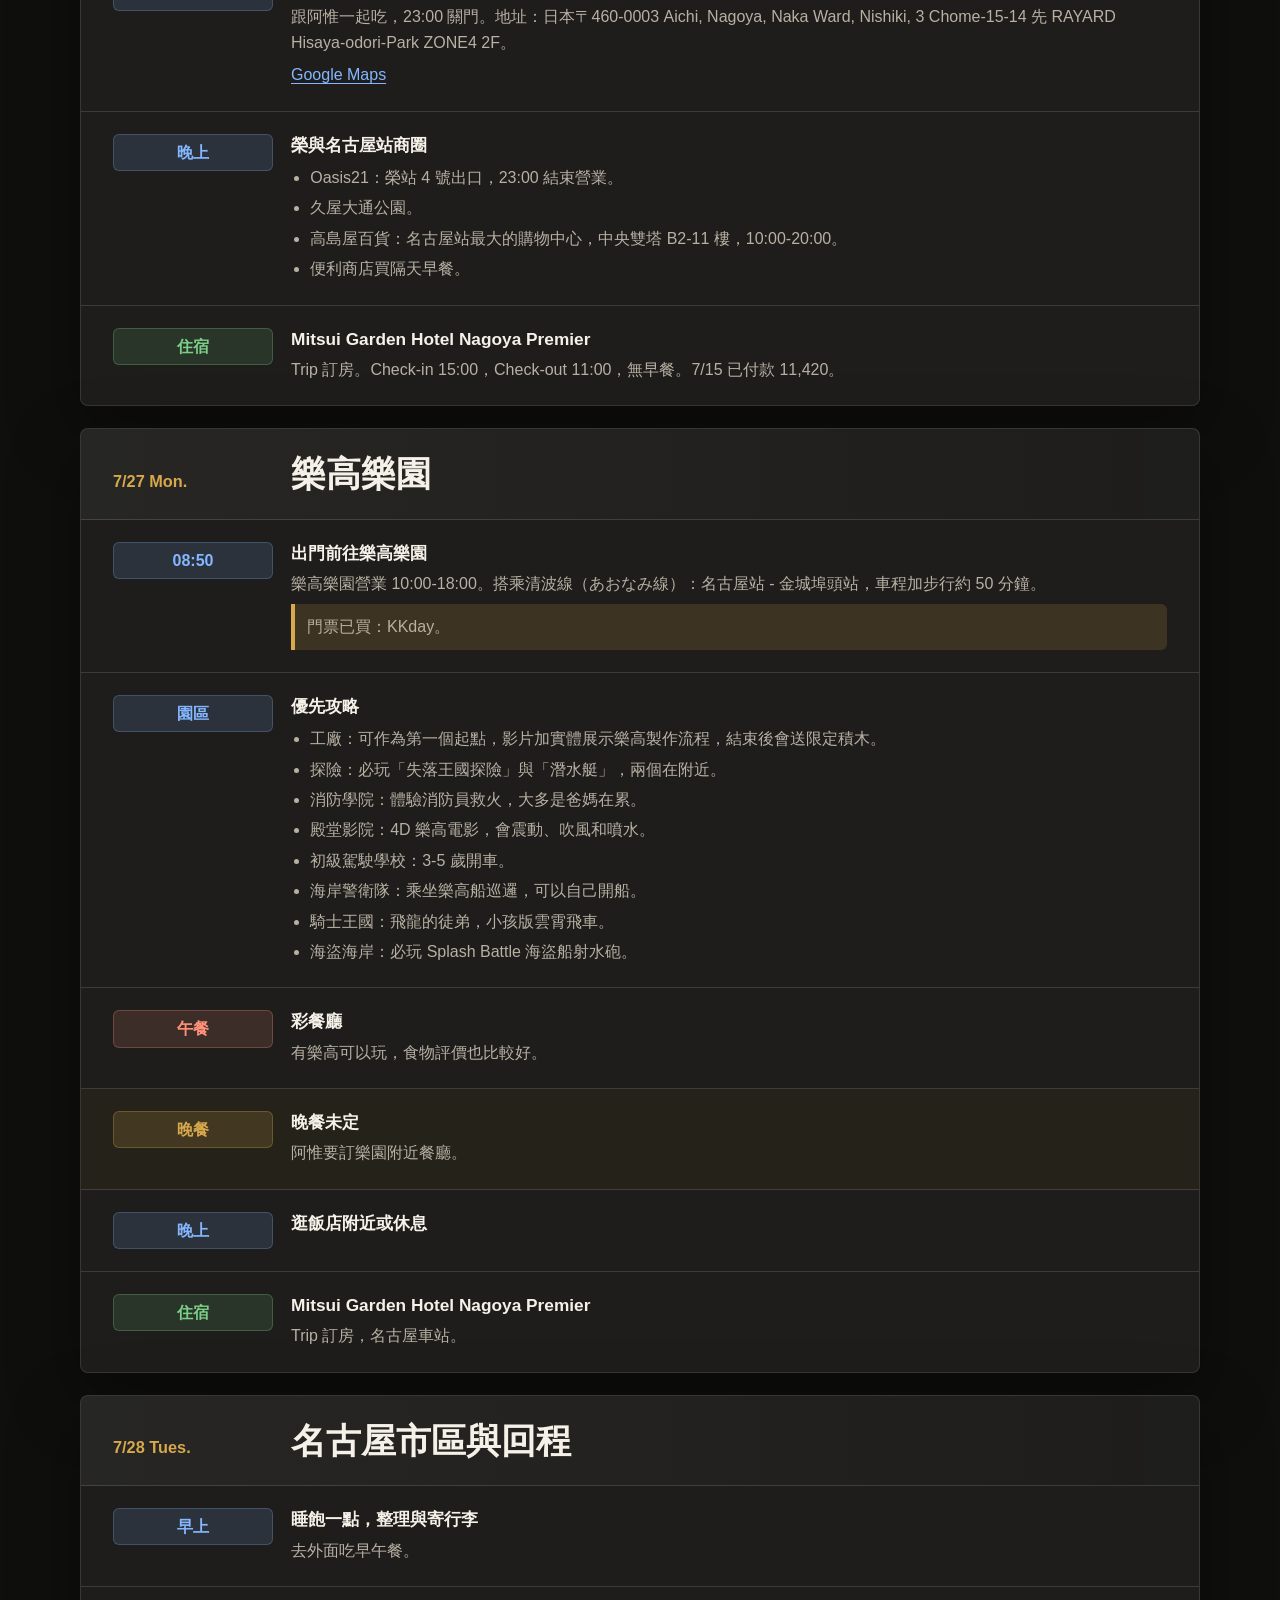
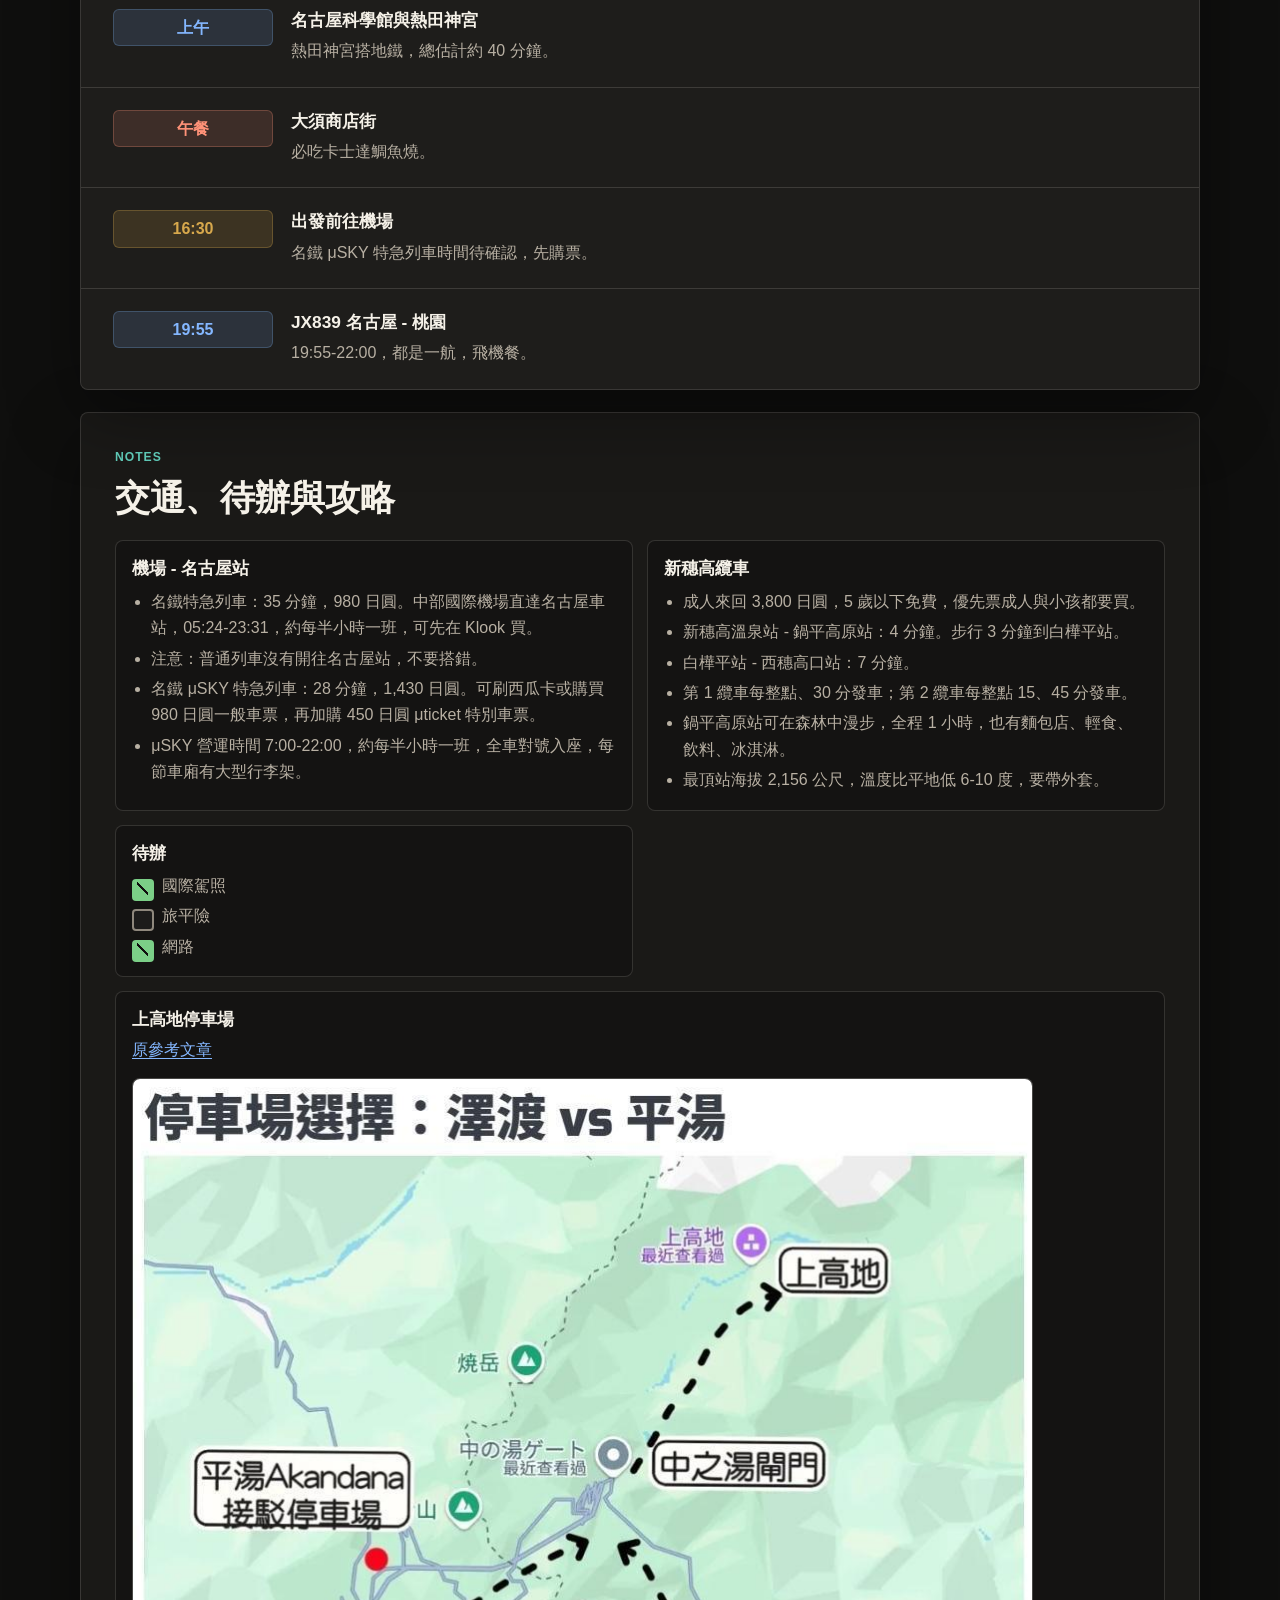
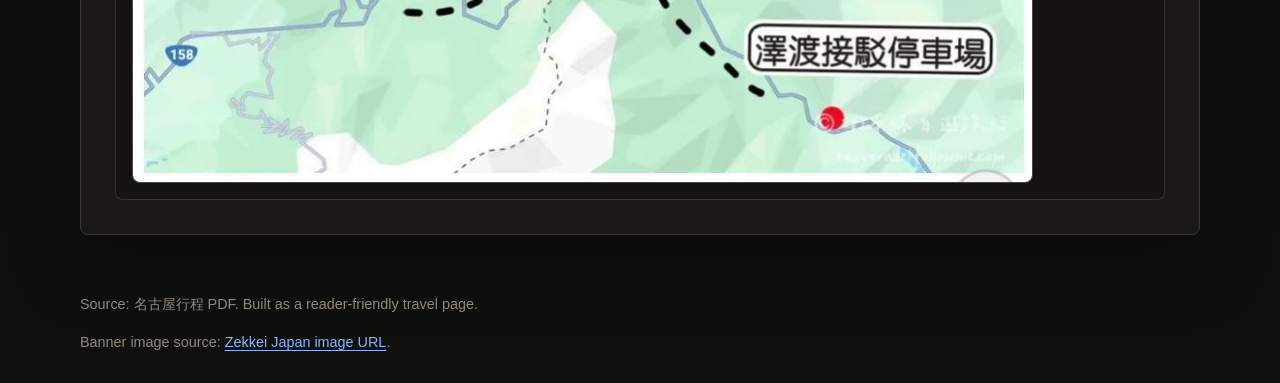
==== commit ad1b9432: "Use requested Nagoya hero image" ====
--- a/trips/nagoya/index.html
+++ b/trips/nagoya/index.html
@@ -370,7 +370,7 @@
 
     <footer>
       <p>Source: 名古屋行程 PDF. Built as a reader-friendly travel page.</p>
-      <p>Banner photo: <a href="https://commons.wikimedia.org/wiki/File:Aerial_photographs_of_Nagoya_Night_view.jpg">Aerial photographs of Nagoya Night view</a> by Nryate, licensed under <a href="https://creativecommons.org/licenses/by-sa/4.0/">CC BY-SA 4.0</a>. Cropped and optimized for this page.</p>
+      <p>Banner image source: <a href="https://jp.zekkeijapan.com/datas/images/2024/06/18/46124d846d94d73d0bbece538612204f743787c5.jpg">Zekkei Japan image URL</a>.</p>
     </footer>
 
     <script src="script.js"></script>
--- a/trips/nagoya/styles.css
+++ b/trips/nagoya/styles.css
@@ -54,7 +54,7 @@
   background:
     linear-gradient(90deg, rgba(12, 12, 11, 0.9), rgba(12, 12, 11, 0.58) 44%, rgba(12, 12, 11, 0.2)),
     linear-gradient(0deg, rgba(15, 15, 14, 0.98), rgba(15, 15, 14, 0.08) 42%),
-    url("assets/nagoya-night-view.jpg") center 46% / cover;
+    url("https://jp.zekkeijapan.com/datas/images/2024/06/18/46124d846d94d73d0bbece538612204f743787c5.jpg") center 46% / cover;
   border-bottom: 1px solid var(--line);
 }
 
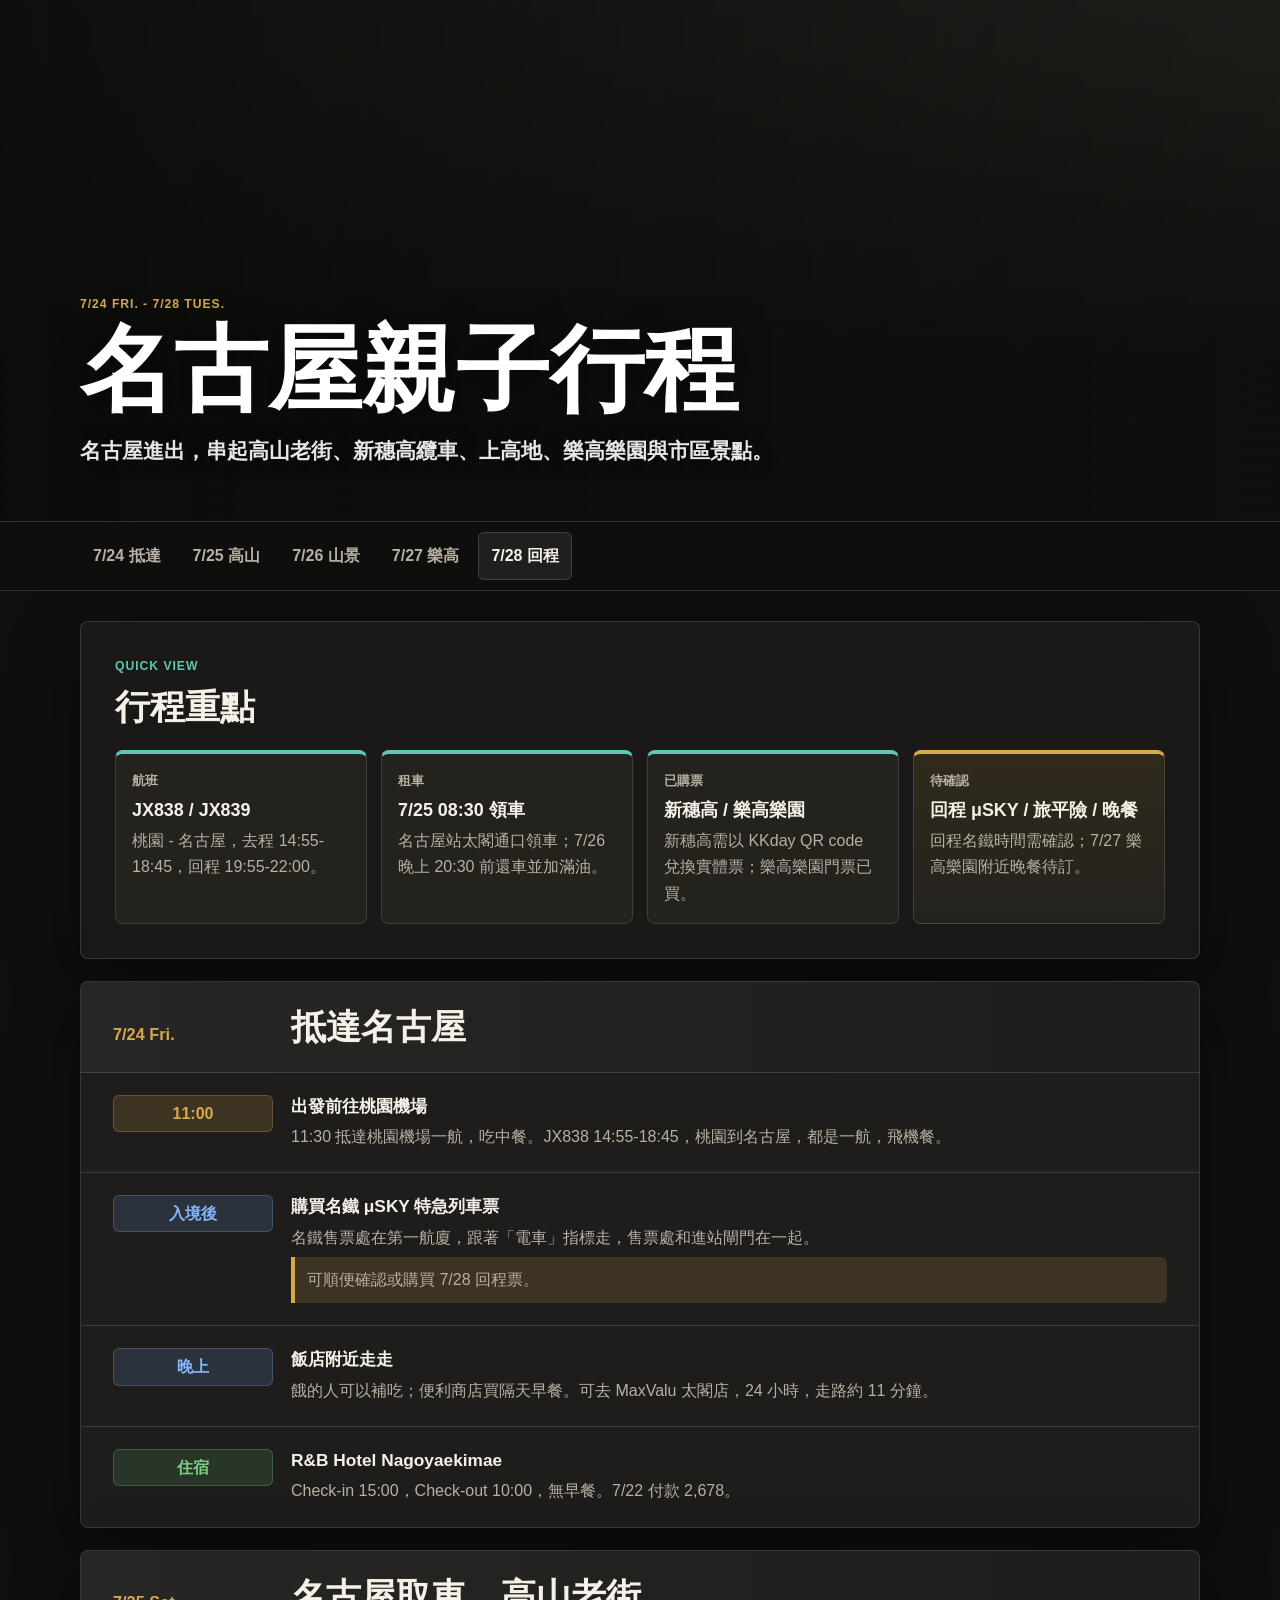
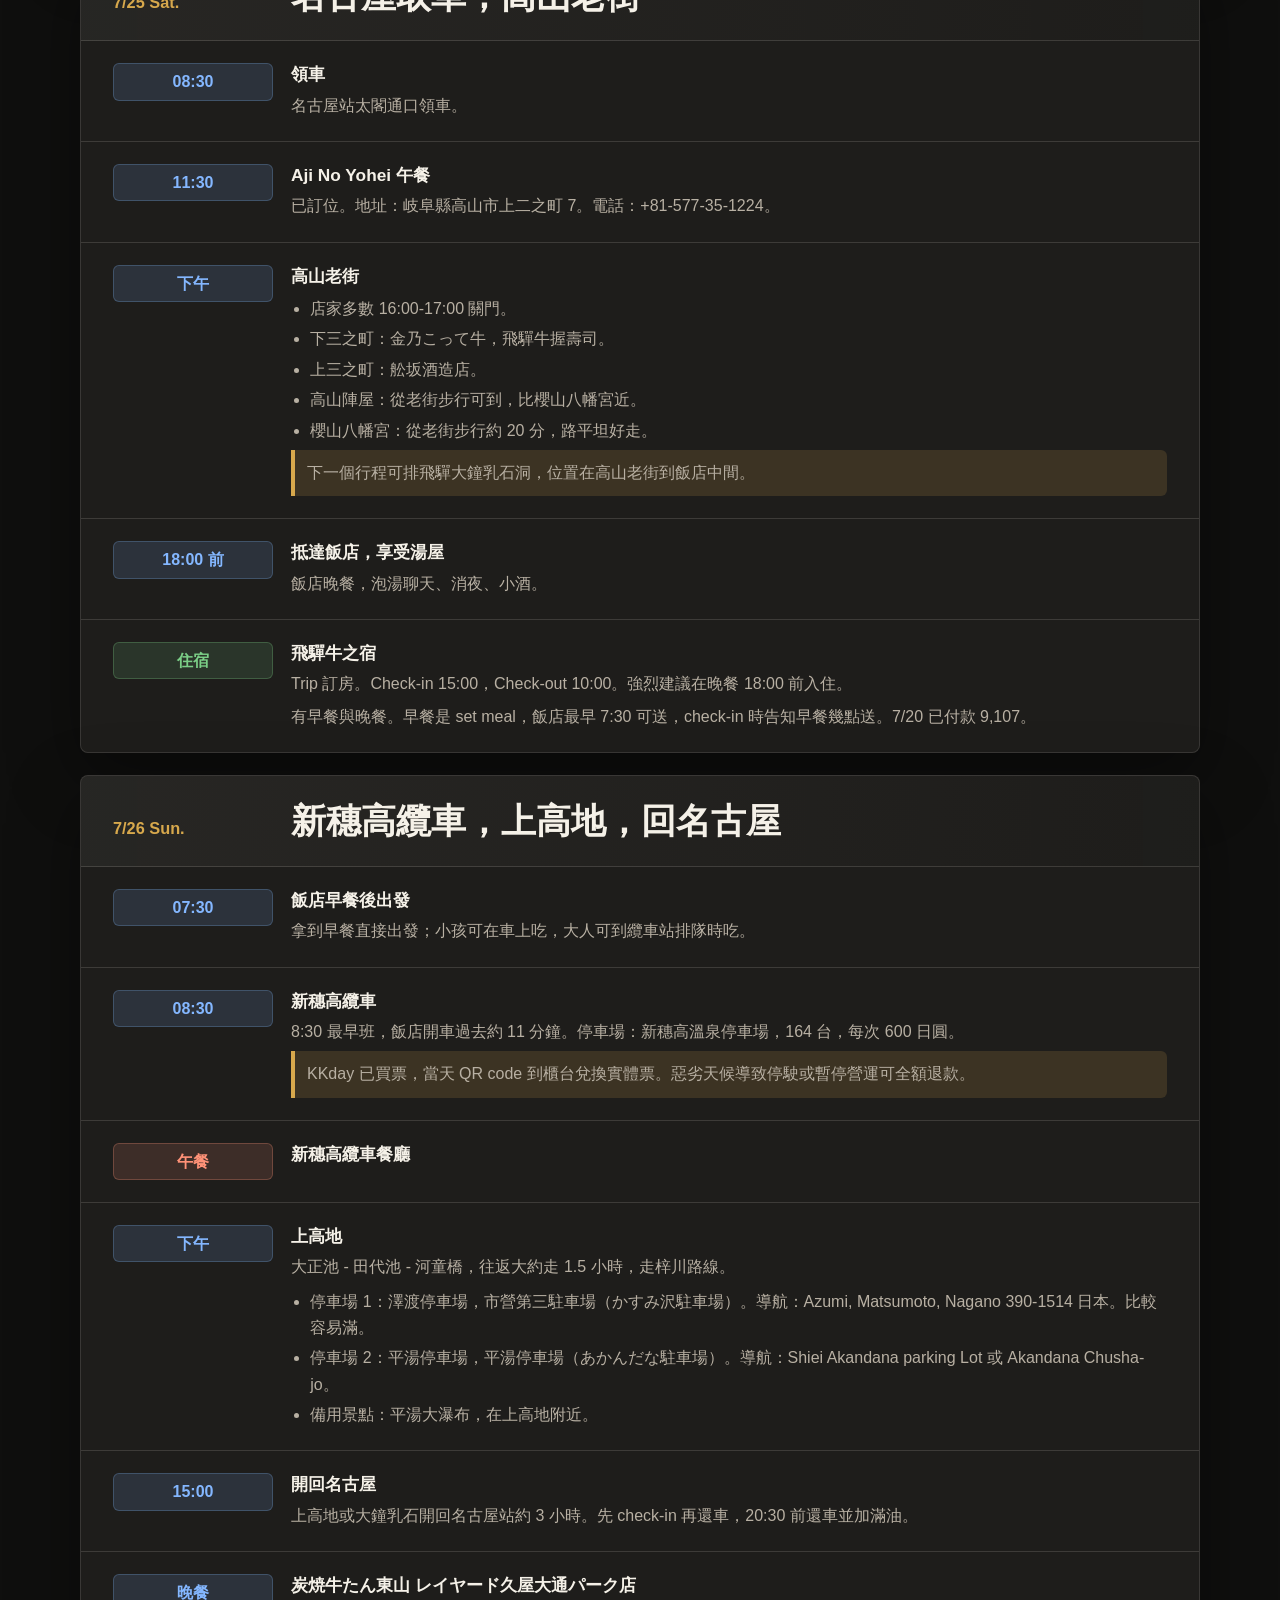
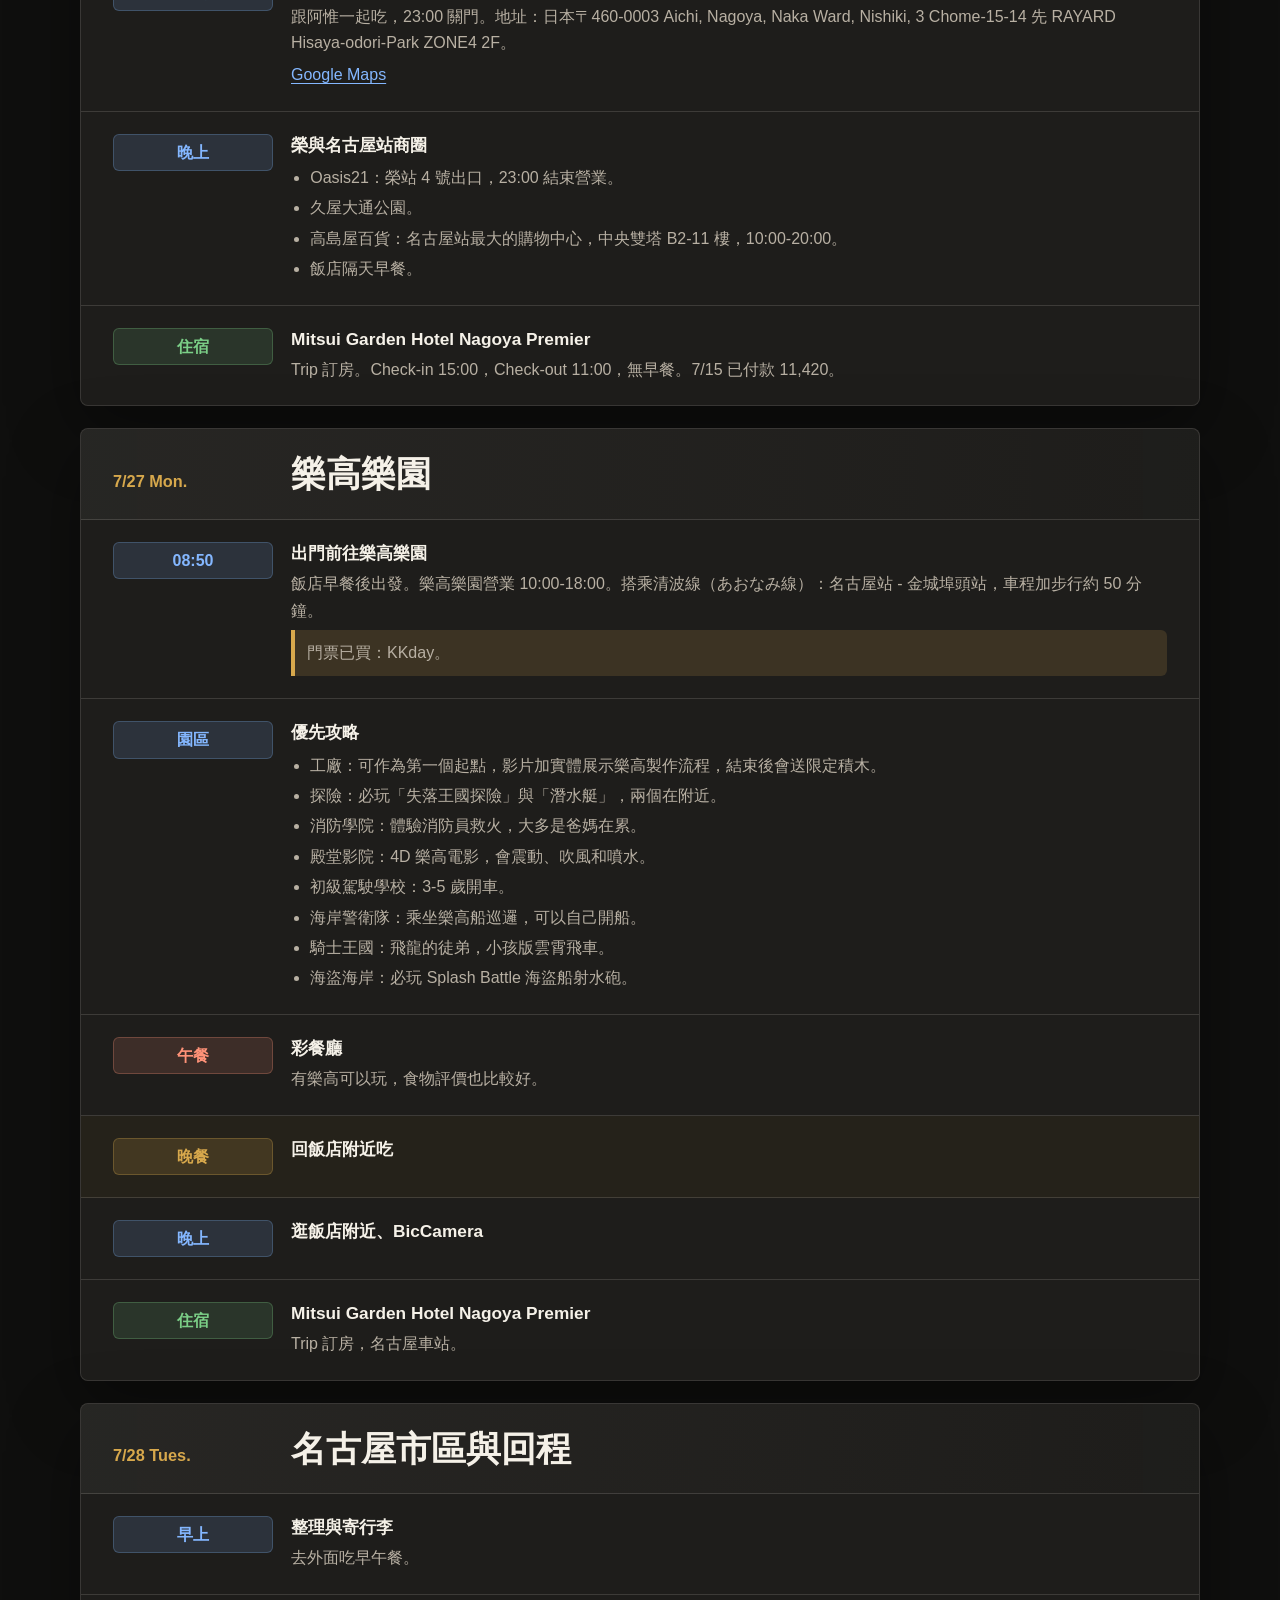
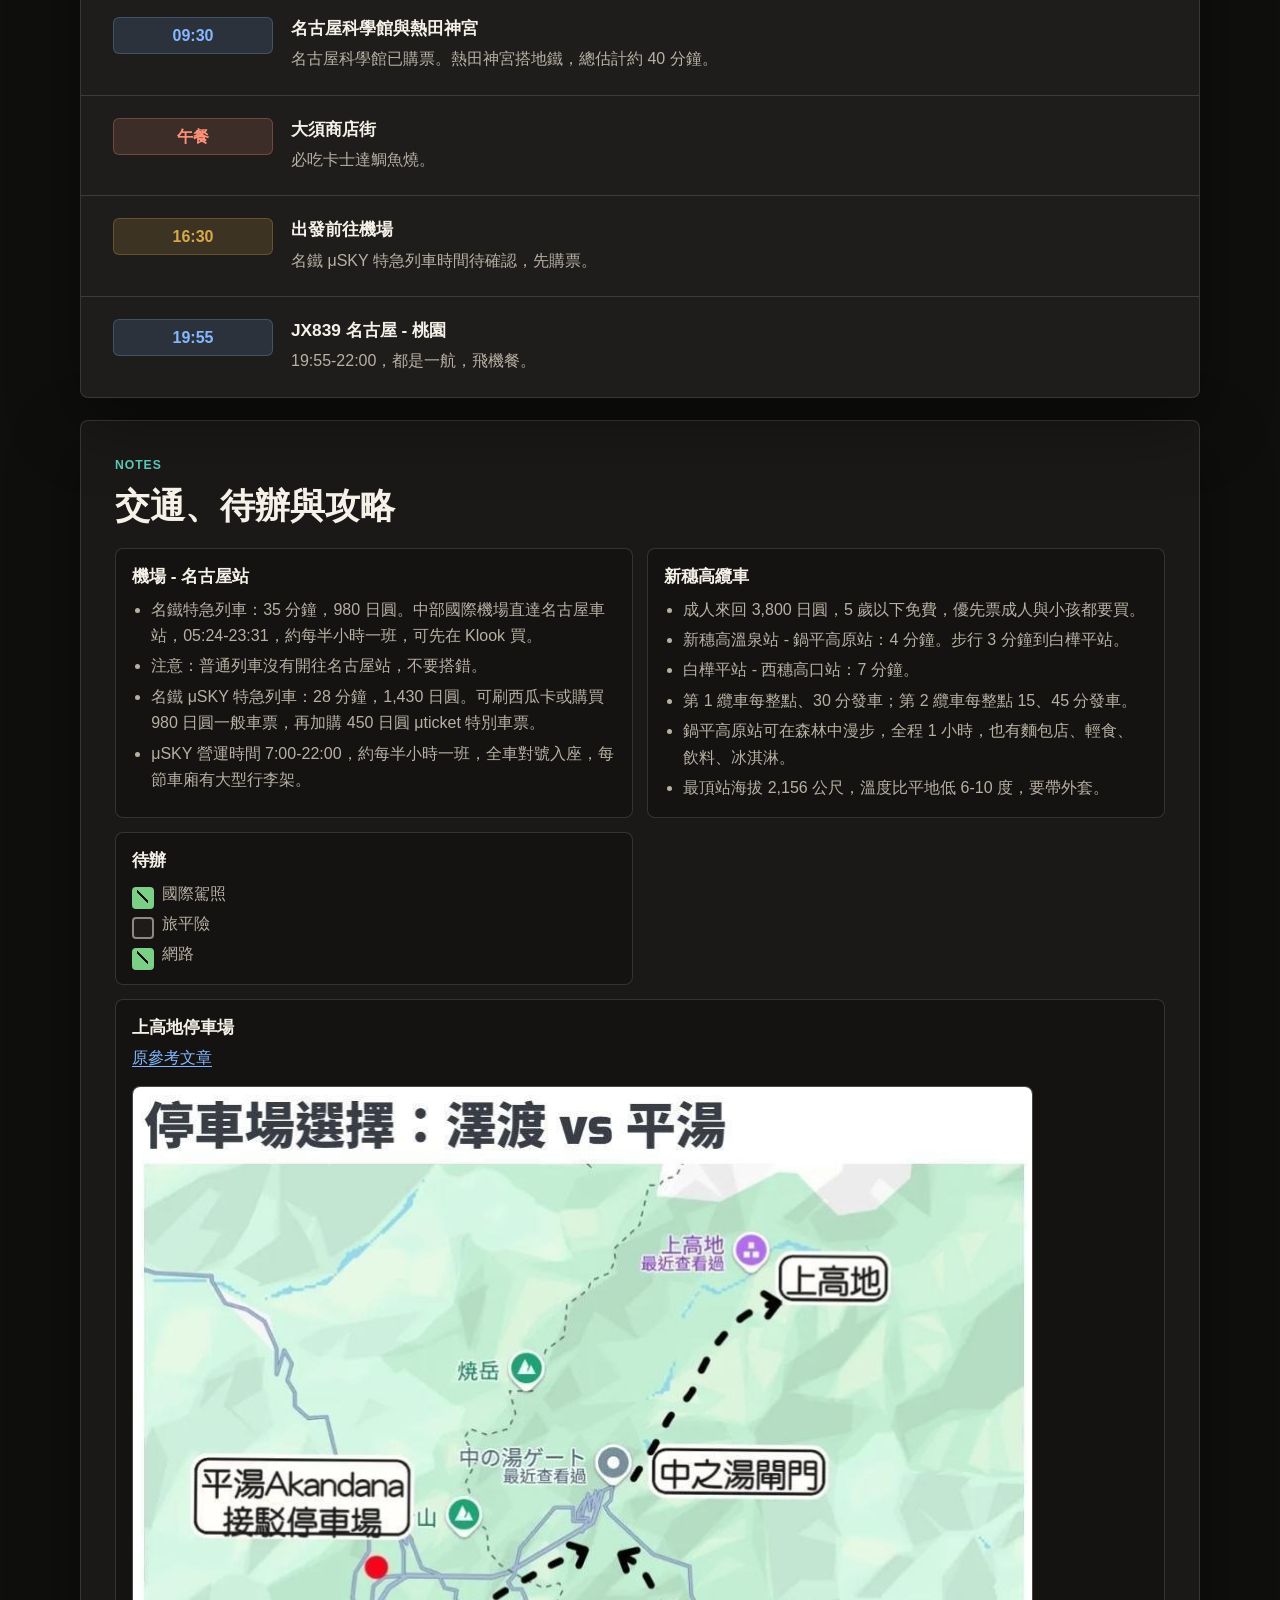
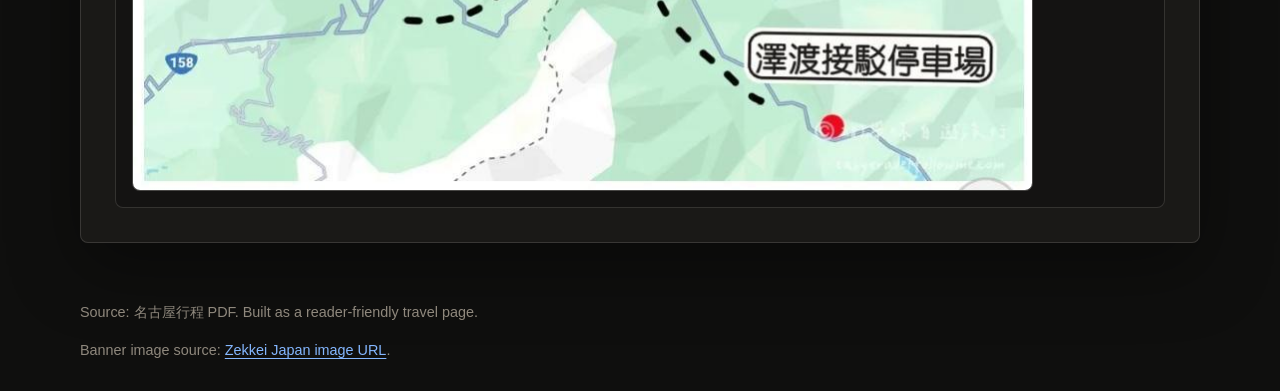
==== commit a3dbc2ba: "Update Nagoya trip from latest PDF" ====
--- a/trips/nagoya/index.html
+++ b/trips/nagoya/index.html
@@ -61,10 +61,10 @@
           </div>
           <div class="timeline">
             <section class="time-block highlight">
-              <span class="time">11:40</span>
-              <div>
-                <h3>抵達桃園機場一航，吃中餐</h3>
-                <p>JX838 14:55-18:45，桃園到名古屋，都是一航，飛機餐。</p>
+              <span class="time">11:00</span>
+              <div>
+                <h3>出發前往桃園機場</h3>
+                <p>11:30 抵達桃園機場一航，吃中餐。JX838 14:55-18:45，桃園到名古屋，都是一航，飛機餐。</p>
               </div>
             </section>
             <section class="time-block">
@@ -138,7 +138,7 @@
               <div>
                 <h3>飛驒牛之宿</h3>
                 <p>Trip 訂房。Check-in 15:00，Check-out 10:00。強烈建議在晚餐 18:00 前入住。</p>
-                <p>有早餐與晚餐。早餐是 set meal，飯店最早 7:30 可送，check-in 時告知早餐幾點送。7/20 付款 9,107。</p>
+                <p>有早餐與晚餐。早餐是 set meal，飯店最早 7:30 可送，check-in 時告知早餐幾點送。7/20 已付款 9,107。</p>
               </div>
             </section>
           </div>
@@ -206,7 +206,7 @@
                   <li>Oasis21：榮站 4 號出口，23:00 結束營業。</li>
                   <li>久屋大通公園。</li>
                   <li>高島屋百貨：名古屋站最大的購物中心，中央雙塔 B2-11 樓，10:00-20:00。</li>
-                  <li>便利商店買隔天早餐。</li>
+                  <li>飯店隔天早餐。</li>
                 </ul>
               </div>
             </section>
@@ -230,7 +230,7 @@
               <span class="time">08:50</span>
               <div>
                 <h3>出門前往樂高樂園</h3>
-                <p>樂高樂園營業 10:00-18:00。搭乘清波線（あおなみ線）：名古屋站 - 金城埠頭站，車程加步行約 50 分鐘。</p>
+                <p>飯店早餐後出發。樂高樂園營業 10:00-18:00。搭乘清波線（あおなみ線）：名古屋站 - 金城埠頭站，車程加步行約 50 分鐘。</p>
                 <p class="note">門票已買：KKday。</p>
               </div>
             </section>
@@ -260,14 +260,13 @@
             <section class="time-block warning">
               <span class="time">晚餐</span>
               <div>
-                <h3>晚餐未定</h3>
-                <p>阿惟要訂樂園附近餐廳。</p>
+                <h3>回飯店附近吃</h3>
               </div>
             </section>
             <section class="time-block">
               <span class="time">晚上</span>
               <div>
-                <h3>逛飯店附近或休息</h3>
+                <h3>逛飯店附近、BicCamera</h3>
               </div>
             </section>
             <section class="time-block stay">
@@ -289,15 +288,15 @@
             <section class="time-block">
               <span class="time">早上</span>
               <div>
-                <h3>睡飽一點，整理與寄行李</h3>
+                <h3>整理與寄行李</h3>
                 <p>去外面吃早午餐。</p>
               </div>
             </section>
             <section class="time-block">
-              <span class="time">上午</span>
+              <span class="time">09:30</span>
               <div>
                 <h3>名古屋科學館與熱田神宮</h3>
-                <p>熱田神宮搭地鐵，總估計約 40 分鐘。</p>
+                <p>名古屋科學館已購票。熱田神宮搭地鐵，總估計約 40 分鐘。</p>
               </div>
             </section>
             <section class="time-block meal">
